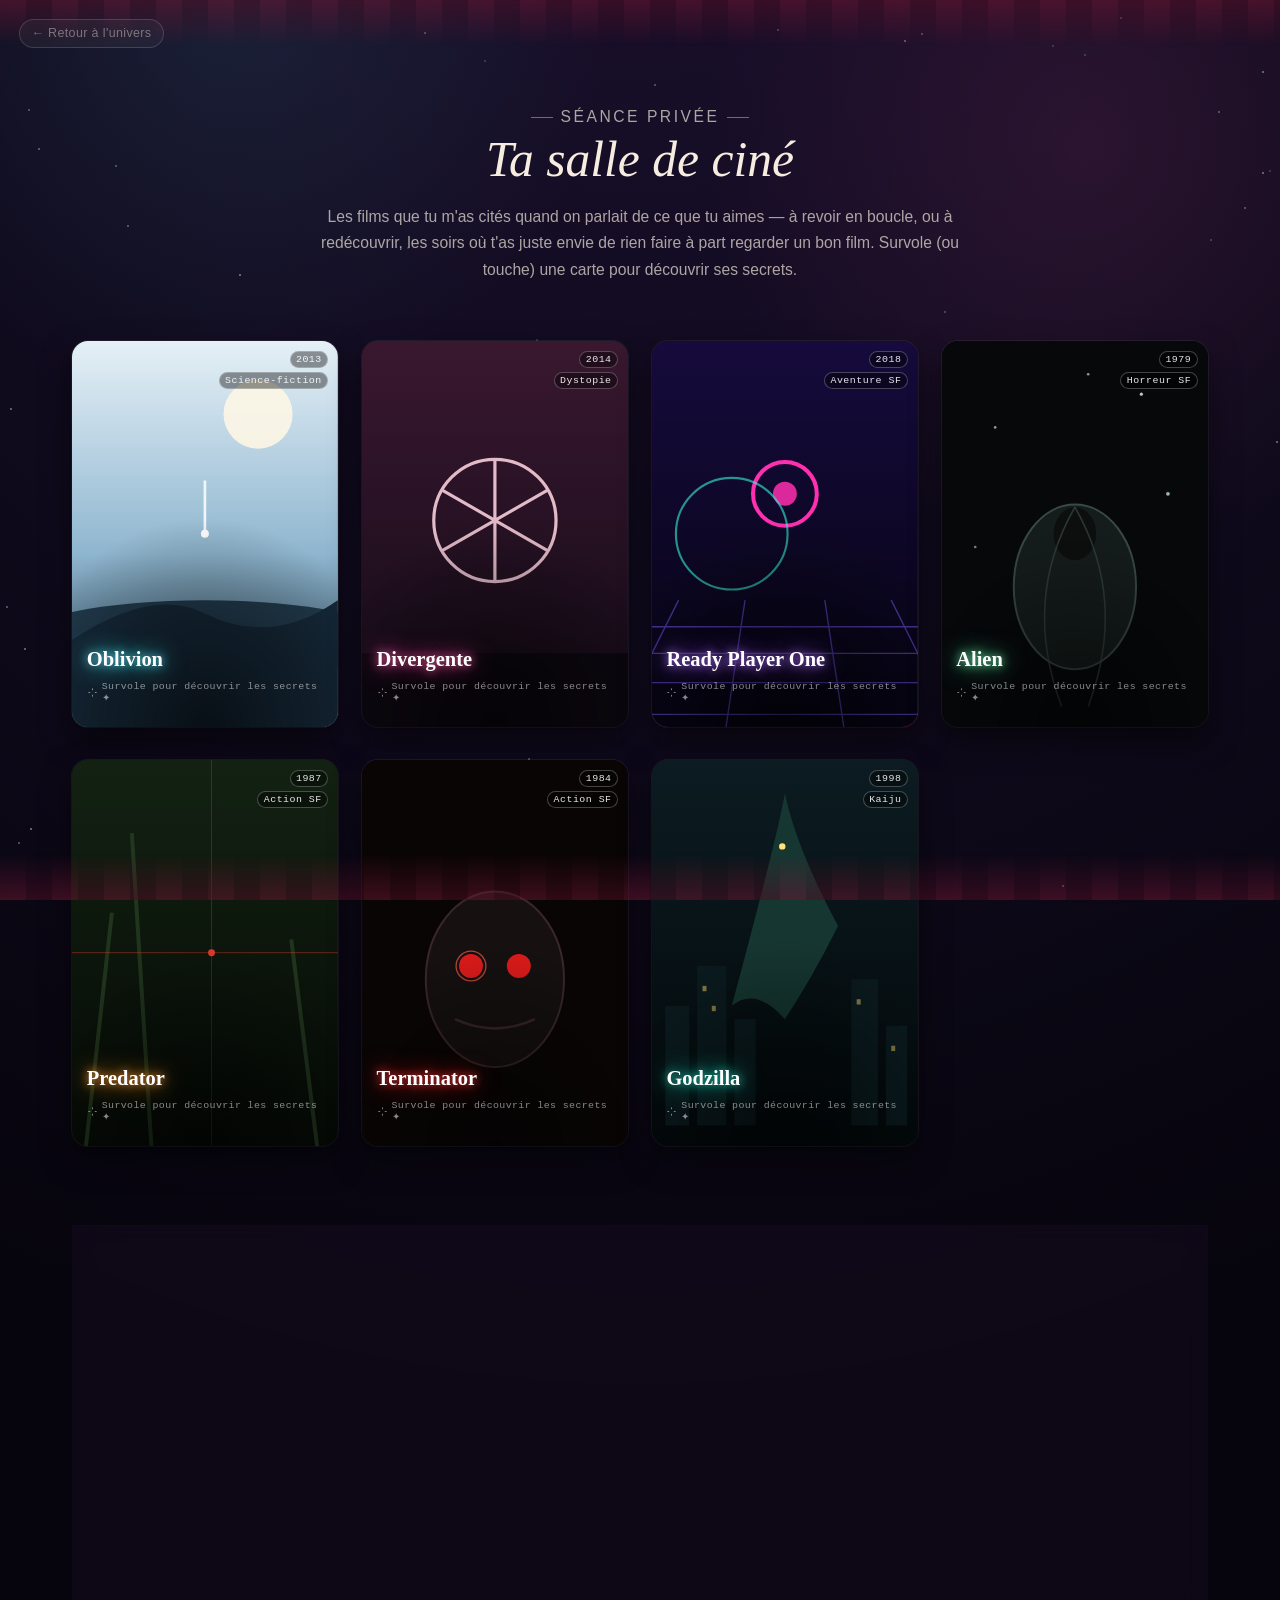
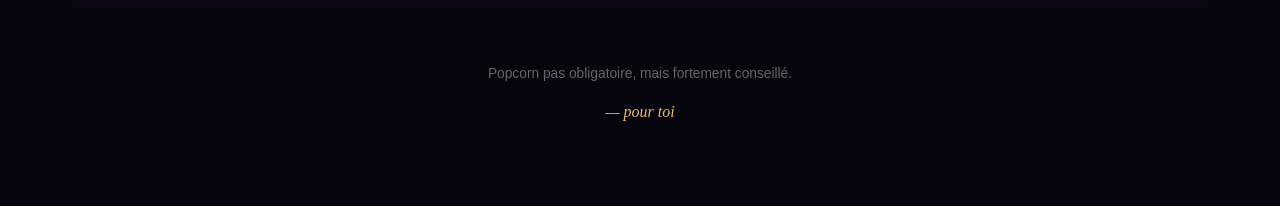
==== cinema.html @ aa4af1f8 "Premier envoi du site" ====
<!DOCTYPE html>
<html lang="fr">
<head>
<meta charset="UTF-8">
<meta name="viewport" content="width=device-width, initial-scale=1">
<meta name="color-scheme" content="dark">
<title>Salle de Ciné · Sarah</title>
<style>
  /* ============================================================
     SALLE DE CINÉ — cartes 3D glassmorphic / néon cosmique.
     Vanilla HTML / CSS / JS, aucune dépendance externe, aucun asset
     copié de nulle part : les "affiches" sont entièrement dessinées
     en CSS/SVG, pour rester 100% originales.
     ============================================================ */

  :root{
    --bg-1: #06040c;
    --bg-2: #0f0a1c;
    --bg-3: #1a0f2c;
    --paper: #f6ede0;
    --paper-dim: rgba(246, 237, 224, 0.68);
    --paper-faint: rgba(246, 237, 224, 0.42);
    --gold: #e8b96a;
    --cyan: #5be9ff;
    --pink: #ff5ca8;

    --ease: cubic-bezier(.4, 0, .2, 1);
    --ease-soft: cubic-bezier(.33, 1, .68, 1);

    --f-serif: Georgia, "Iowan Old Style", "Times New Roman", serif;
    --f-sans: -apple-system, BlinkMacSystemFont, "Segoe UI", Roboto, "Helvetica Neue", Arial, sans-serif;
    --f-mono: "SF Mono", "SFMono-Regular", Consolas, "Liberation Mono", Menlo, monospace;
  }

  *, *::before, *::after{ box-sizing: border-box; }
  html, body{ margin: 0; padding: 0; min-height: 100%; }
  body{
    min-height: 100dvh;
    background:
      radial-gradient(50% 38% at 18% 0%, rgba(91,233,255,0.09), transparent 60%),
      radial-gradient(50% 38% at 85% 8%, rgba(255,92,168,0.10), transparent 60%),
      radial-gradient(120% 90% at 50% -10%, var(--bg-3), var(--bg-2) 55%, var(--bg-1) 100%);
    color: var(--paper);
    font-family: var(--f-sans);
    overflow-x: hidden;
    position: relative;
  }
  a, button{ color: inherit; font-family: inherit; }

  /* ---------- étoiles discrètes en fond ---------- */
  .starfield{ position: fixed; inset: 0; z-index: 0; pointer-events: none; opacity: 0.6; }
  .starfield span{
    position: absolute; width: 2px; height: 2px; border-radius: 50%;
    background: #fff; opacity: var(--o, 0.5);
    animation: twinkle var(--dur, 4s) ease-in-out infinite;
    animation-delay: var(--delay, 0s);
  }
  @keyframes twinkle{ 0%,100%{ opacity: var(--o,0.5); } 50%{ opacity: 0.08; } }

  /* ---------- rideau discret en haut / bas ---------- */
  .curtain{
    position: fixed; left: 0; right: 0; height: 46px; z-index: 5;
    pointer-events: none;
    background: repeating-linear-gradient(90deg, rgba(106,21,48,0.55) 0 26px, rgba(80,14,36,0.55) 26px 52px);
    -webkit-mask-image: linear-gradient(180deg, #000, transparent);
    mask-image: linear-gradient(180deg, #000, transparent);
  }
  .curtain.top{ top: 0; }
  .curtain.bottom{ bottom: 0; transform: scaleY(-1); }

  /* ---------- lien de retour ---------- */
  .back-link{
    position: fixed; top: 1.2rem; left: 1.2rem; z-index: 40;
    display: inline-flex; align-items: center; gap: 0.4em;
    font-family: var(--f-sans); font-size: 0.78rem; letter-spacing: 0.03em;
    text-decoration: none; color: var(--paper-faint);
    padding: 0.5em 0.9em; border-radius: 999px;
    border: 1px solid rgba(246, 237, 224, 0.16);
    background: rgba(246, 237, 224, 0.04);
    backdrop-filter: blur(6px); -webkit-backdrop-filter: blur(6px);
    transition: color 0.3s var(--ease), border-color 0.3s var(--ease), background 0.3s var(--ease);
  }
  .back-link:hover, .back-link:focus-visible{
    color: var(--paper);
    border-color: rgba(246, 237, 224, 0.35);
    background: rgba(246, 237, 224, 0.09);
  }

  main{
    max-width: 1180px;
    margin: 0 auto;
    padding: 6.5rem 1.4rem 5rem;
    position: relative;
    z-index: 2;
  }

  .hero{ text-align: center; max-width: 640px; margin: 0 auto 3.6rem; }
  .eyebrow{
    font-family: var(--f-sans); font-size: 0.74rem; letter-spacing: 0.16em; text-transform: uppercase;
    color: var(--gold); margin: 0 0 0.9rem;
    display: inline-flex; align-items: center; gap: 0.5em;
  }
  .eyebrow::before, .eyebrow::after{ content: ""; width: 22px; height: 1px; background: currentColor; opacity: 0.6; }
  .hero h1{
    font-family: var(--f-serif); font-weight: 400; font-style: italic;
    font-size: clamp(2rem, 5.2vw, 3.1rem); margin: 0 0 1rem; color: var(--paper);
  }
  .hero p{
    font-size: 0.98rem; line-height: 1.7; color: var(--paper-dim); margin: 0;
  }

  /* ================= GRILLE DE CARTES 3D ================= */
  .reel{
    display: grid;
    grid-template-columns: repeat(auto-fill, minmax(230px, 1fr));
    gap: 2.1rem 1.5rem;
  }

  .film-card{
    position: relative;
    opacity: 0; transform: translateY(18px);
    animation: filmIn 0.7s var(--ease-soft) forwards;
  }
  .film-card:nth-child(1){ animation-delay: 0.05s; }
  .film-card:nth-child(2){ animation-delay: 0.11s; }
  .film-card:nth-child(3){ animation-delay: 0.17s; }
  .film-card:nth-child(4){ animation-delay: 0.23s; }
  .film-card:nth-child(5){ animation-delay: 0.29s; }
  .film-card:nth-child(6){ animation-delay: 0.35s; }
  .film-card:nth-child(7){ animation-delay: 0.41s; }
  @keyframes filmIn{ to{ opacity: 1; transform: translateY(0); } }

  /* conteneur de perspective */
  .flip-scene{
    position: relative;
    aspect-ratio: 3 / 4.35;
    perspective: 1200px;
    cursor: pointer;
    -webkit-tap-highlight-color: transparent;
  }
  .flip-card{
    position: relative; width: 100%; height: 100%;
    transform-style: preserve-3d;
    transition: transform 0.75s cubic-bezier(.4,.15,.2,1);
    border-radius: 16px;
  }
  /* survol souris (desktop) + focus clavier + tap (classe posée en JS) */
  .film-card:hover .flip-card,
  .flip-scene:focus-visible .flip-card,
  .flip-scene.is-flipped .flip-card{
    transform: rotateY(180deg);
  }

  .card-face{
    position: absolute; inset: 0;
    backface-visibility: hidden; -webkit-backface-visibility: hidden;
    border-radius: 16px;
    overflow: hidden;
    box-shadow: 0 14px 30px rgba(0,0,0,0.5), 0 0 0 1px rgba(255,255,255,0.07);
    transition: box-shadow 0.4s var(--ease-soft);
  }
  .film-card:hover .card-face, .flip-scene.is-flipped .card-face{
    box-shadow: 0 22px 44px rgba(0,0,0,0.6), 0 0 0 1px rgba(255,255,255,0.12), 0 0 30px var(--glow), 0 0 64px var(--glow);
  }

  /* ---------- face avant ---------- */
  .card-front{
    background: linear-gradient(165deg, var(--p1) 0%, var(--p2) 55%, var(--p3) 100%);
  }
  .card-front svg.poster-art{ position: absolute; inset: 0; width: 100%; height: 100%; }
  .card-front::after{
    /* grain / vignette léger, façon vieille pellicule */
    content: "";
    position: absolute; inset: 0;
    background: radial-gradient(120% 90% at 50% 100%, rgba(0,0,0,0.62), transparent 60%);
    mix-blend-mode: multiply;
    pointer-events: none;
  }
  .card-badge{
    position: absolute; top: 10px; right: 10px; z-index: 2;
    display: flex; flex-direction: column; align-items: flex-end; gap: 4px;
  }
  .card-badge span{
    font-family: var(--f-mono); font-size: 0.62rem; letter-spacing: 0.05em;
    color: rgba(255,255,255,0.9);
    background: rgba(0,0,0,0.4); border: 1px solid rgba(255,255,255,0.25);
    padding: 0.2em 0.55em; border-radius: 999px; backdrop-filter: blur(3px);
    white-space: nowrap;
  }
  .front-info{
    position: absolute; left: 0; right: 0; bottom: 0; z-index: 2;
    padding: 0.9rem 0.9rem 0.8rem;
  }
  .front-title{
    font-family: var(--f-serif); font-size: 1.28rem; margin: 0 0 0.3rem;
    color: #fff;
    text-shadow: 0 0 10px var(--glow), 0 0 26px var(--glow), 0 2px 6px rgba(0,0,0,0.6);
  }
  .front-hint{
    font-family: var(--f-mono); font-size: 0.62rem; letter-spacing: 0.04em;
    color: rgba(255,255,255,0.62);
    display: flex; align-items: center; gap: 0.4em;
    opacity: 0.85;
  }
  .front-hint svg{ width: 11px; height: 11px; flex: none; }

  /* ---------- face arrière : glassmorphic néon ---------- */
  .card-back{
    transform: rotateY(180deg);
    background: linear-gradient(160deg, rgba(28,16,44,0.86) 0%, rgba(14,9,24,0.9) 100%);
    backdrop-filter: blur(14px); -webkit-backdrop-filter: blur(14px);
    border: 1px solid var(--glow);
    padding: 1.05rem 1.05rem 0.9rem;
    display: flex; flex-direction: column; gap: 0.7rem;
    overflow-y: auto; -webkit-overflow-scrolling: touch;
    scrollbar-width: thin; scrollbar-color: var(--glow) transparent;
  }
  .card-back::-webkit-scrollbar{ width: 5px; }
  .card-back::-webkit-scrollbar-track{ background: transparent; }
  .card-back::-webkit-scrollbar-thumb{ background: var(--glow); border-radius: 999px; opacity: 0.6; }
  .back-head{ flex: none; }
  .back-item{ flex: none; }
  .back-head{
    display: flex; align-items: baseline; justify-content: space-between;
    gap: 0.5em;
    padding-bottom: 0.55rem;
    border-bottom: 1px solid rgba(255,255,255,0.12);
  }
  .back-title{
    font-family: var(--f-serif); font-size: 1rem; margin: 0;
    color: var(--paper);
  }
  .back-badge{
    font-family: var(--f-mono); font-size: 0.6rem; letter-spacing: 0.05em;
    color: var(--glow); white-space: nowrap;
  }
  .back-item{ display: flex; flex-direction: column; gap: 0.18rem; }
  .back-item .label{
    font-family: var(--f-mono); font-size: 0.66rem; letter-spacing: 0.03em;
    color: var(--paper);
    display: flex; align-items: center; gap: 0.45em;
  }
  .back-item .label .emoji{ font-size: 0.85rem; filter: drop-shadow(0 0 6px var(--glow)); }
  .back-item p{
    margin: 0; font-size: 0.74rem; line-height: 1.5; color: var(--paper-dim);
  }

  @media (max-width: 560px){
    .back-link{ font-size: 0.72rem; padding: 0.45em 0.8em; }
    main{ padding-top: 5.5rem; }
    .reel{ grid-template-columns: repeat(auto-fill, minmax(155px, 1fr)); gap: 1.6rem 0.9rem; }
    .flip-scene{ aspect-ratio: 3 / 5.4; }
    .card-back{ padding: 0.75rem 0.75rem 0.6rem; gap: 0.4rem; }
    .back-head{ padding-bottom: 0.4rem; }
    .back-title{ font-size: 0.86rem; }
    .back-badge{ font-size: 0.56rem; }
    .back-item{ gap: 0.1rem; }
    .back-item .label{ font-size: 0.6rem; }
    .back-item p{ font-size: 0.66rem; line-height: 1.4; }
    .front-title{ font-size: 1.08rem; }
  }

  @media (max-width: 380px){
    .reel{ grid-template-columns: 1fr 1fr; }
  }

  /* ================= PROCHAINE SÉANCE IRL ================= */
  .irl{
    margin-top: 5rem;
    position: relative;
    text-align: center;
    padding: 2.6rem 1.6rem 2.8rem;
    border-radius: 22px;
    background: linear-gradient(160deg, rgba(91,233,255,0.07) 0%, rgba(255,92,168,0.07) 100%), rgba(20,12,32,0.55);
    border: 1px solid rgba(255,255,255,0.1);
    backdrop-filter: blur(10px); -webkit-backdrop-filter: blur(10px);
    overflow: hidden;
  }
  .irl::before{
    content: "";
    position: absolute; inset: -40% -10% auto -10%; height: 160%;
    background: radial-gradient(closest-side, rgba(168,107,255,0.18), transparent 70%);
    pointer-events: none;
  }
  .irl-eyebrow{
    font-family: var(--f-mono); font-size: 0.68rem; letter-spacing: 0.14em; text-transform: uppercase;
    color: var(--cyan); margin: 0 0 0.7rem; position: relative; z-index: 1;
  }
  .irl h2{
    font-family: var(--f-serif); font-style: italic; font-weight: 400;
    font-size: clamp(1.5rem, 3.6vw, 2.1rem); margin: 0 0 0.8rem; color: var(--paper);
    position: relative; z-index: 1;
  }
  .irl p{
    max-width: 46ch; margin: 0 auto 1.6rem; color: var(--paper-dim);
    font-size: 0.92rem; line-height: 1.7; position: relative; z-index: 1;
  }
  .irl-btn{
    position: relative; z-index: 1;
    font-family: var(--f-sans); font-weight: 700; font-size: 0.92rem;
    color: #0d0716;
    background: linear-gradient(120deg, var(--cyan), var(--pink));
    border: none; border-radius: 999px;
    padding: 0.85em 1.9em;
    cursor: pointer;
    display: inline-flex; align-items: center; gap: 0.55em;
    box-shadow: 0 8px 24px rgba(91,233,255,0.25), 0 8px 24px rgba(255,92,168,0.2);
    transition: transform 0.18s ease, box-shadow 0.18s ease;
  }
  .irl-btn:hover{ transform: translateY(-2px); box-shadow: 0 12px 30px rgba(91,233,255,0.35), 0 12px 30px rgba(255,92,168,0.3); }
  .irl-btn:active{ transform: translateY(0); }
  .irl-note{
    position: relative; z-index: 1;
    margin: 0.9rem 0 0; min-height: 1.4em;
    font-size: 0.8rem; font-style: italic; color: var(--gold);
    opacity: 0; transform: translateY(6px);
    transition: opacity 0.35s ease, transform 0.35s ease;
  }
  .irl-note.is-visible{ opacity: 1; transform: translateY(0); }

  .irl-particles{
    position: absolute; inset: 0; z-index: 0; pointer-events: none; overflow: hidden;
  }
  .irl-particle{
    position: absolute; left: 50%; top: 68%;
    width: 6px; height: 6px; border-radius: 50%;
    background: var(--c, var(--cyan));
    opacity: 0.95;
    animation: particleBurst 0.95s var(--ease-soft) forwards;
  }
  @keyframes particleBurst{
    to{
      transform: translate(var(--dx), var(--dy)) scale(0.3);
      opacity: 0;
    }
  }

  footer.note{
    text-align: center; max-width: 520px; margin: 3.4rem auto 0;
    font-size: 0.86rem; line-height: 1.7; color: var(--paper-faint);
    position: relative; z-index: 2;
  }
  footer.note .signature{
    display: block; margin-top: 0.8rem; font-family: var(--f-serif); font-style: italic; color: var(--gold); font-size: 1rem;
  }

  @media (prefers-reduced-motion: reduce){
    .film-card{ animation-duration: 0.01s !important; }
    .flip-card{ transition-duration: 0.01s !important; }
    .starfield span{ animation: none !important; }
    .irl-particle{ animation-duration: 0.01s !important; }
  }
</style>
</head>
<body>

<div class="starfield" id="starfield" aria-hidden="true"></div>
<div class="curtain top" aria-hidden="true"></div>
<div class="curtain bottom" aria-hidden="true"></div>

<a class="back-link" href="index.html">
  ← Retour à l'univers
</a>

<main>
  <header class="hero">
    <p class="eyebrow">séance privée</p>
    <h1>Ta salle de ciné</h1>
    <p>Les films que tu m'as cités quand on parlait de ce que tu aimes — à revoir en boucle, ou à redécouvrir, les soirs où t'as juste envie de rien faire à part regarder un bon film. Survole (ou touche) une carte pour découvrir ses secrets.</p>
  </header>

  <section class="reel" aria-label="Ses films préférés">

    <!-- Oblivion -->
    <article class="film-card" style="--p1:#0d1b2a; --p2:#2c4a63; --p3:#dce9f0; --glow:#5be9ff;">
      <div class="flip-scene" tabindex="0" role="button" aria-label="Oblivion — appuie pour voir les secrets">
        <div class="flip-card">
          <div class="card-face card-front">
            <div class="card-badge"><span>2013</span><span>Science-fiction</span></div>
            <svg class="poster-art" viewBox="0 0 200 300" preserveAspectRatio="xMidYMid slice" aria-hidden="true">
              <defs>
                <linearGradient id="obSky" x1="0" y1="0" x2="0" y2="1">
                  <stop offset="0%" stop-color="#e8f2f8"/>
                  <stop offset="55%" stop-color="#8fb6cf"/>
                  <stop offset="100%" stop-color="#1b3446"/>
                </linearGradient>
              </defs>
              <rect x="0" y="0" width="200" height="300" fill="url(#obSky)"/>
              <circle cx="140" cy="60" r="26" fill="#fdf7e6" opacity="0.9"/>
              <ellipse cx="100" cy="230" rx="140" ry="30" fill="#213a4c"/>
              <path d="M0 230 Q60 190 100 210 Q150 235 200 200 L200 300 L0 300 Z" fill="#152838"/>
              <circle cx="100" cy="150" r="3" fill="#fff"/>
              <line x1="100" y1="150" x2="100" y2="110" stroke="#fff" stroke-width="2" opacity="0.85"/>
            </svg>
            <div class="front-info">
              <h2 class="front-title">Oblivion</h2>
              <p class="front-hint"><svg viewBox="0 0 24 24" fill="none" stroke="currentColor" stroke-width="2"><path d="M12 3v4M12 17v4M3 12h4M17 12h4"/></svg>Survole pour découvrir les secrets ✦</p>
            </div>
          </div>
          <div class="card-face card-back">
            <div class="back-head"><h3 class="back-title">Oblivion</h3><span class="back-badge">2013</span></div>
            <div class="back-item">
              <p class="label"><span class="emoji">💡</span>Le saviez-vous ?</p>
              <p>Tom Cruise a tenu à piloter lui-même le "Bubble Ship" dans un simulateur de vol construit spécialement pour le tournage.</p>
            </div>
            <div class="back-item">
              <p class="label"><span class="emoji">🔍</span>Le détail caché</p>
              <p>La tour futuriste de Jack emprunte ses lignes épurées à l'architecture organique de Frank Lloyd Wright.</p>
            </div>
            <div class="back-item">
              <p class="label"><span class="emoji">🎧</span>La scène culte</p>
              <p>La bande originale signée M83 transforme chaque vol au-dessus des nuages en générique de fin avant l'heure.</p>
            </div>
          </div>
        </div>
      </div>
    </article>

    <!-- Divergente -->
    <article class="film-card" style="--p1:#241127; --p2:#5a1e3d; --p3:#0f0a17; --glow:#ff5ca8;">
      <div class="flip-scene" tabindex="0" role="button" aria-label="Divergente — appuie pour voir les secrets">
        <div class="flip-card">
          <div class="card-face card-front">
            <div class="card-badge"><span>2014</span><span>Dystopie</span></div>
            <svg class="poster-art" viewBox="0 0 200 300" preserveAspectRatio="xMidYMid slice" aria-hidden="true">
              <defs>
                <linearGradient id="dvBg" x1="0" y1="0" x2="0" y2="1">
                  <stop offset="0%" stop-color="#3a1830"/>
                  <stop offset="100%" stop-color="#120a16"/>
                </linearGradient>
              </defs>
              <rect x="0" y="0" width="200" height="300" fill="url(#dvBg)"/>
              <g transform="translate(100,140)" stroke="#f2c9d6" stroke-width="2.4" fill="none" opacity="0.92">
                <circle r="46"/>
                <path d="M0 -46 L0 46 M-40 -23 L40 23 M-40 23 L40 -23"/>
              </g>
              <rect x="0" y="240" width="200" height="60" fill="#0c0710"/>
            </svg>
            <div class="front-info">
              <h2 class="front-title">Divergente</h2>
              <p class="front-hint"><svg viewBox="0 0 24 24" fill="none" stroke="currentColor" stroke-width="2"><path d="M12 3v4M12 17v4M3 12h4M17 12h4"/></svg>Survole pour découvrir les secrets ✦</p>
            </div>
          </div>
          <div class="card-face card-back">
            <div class="back-head"><h3 class="back-title">Divergente</h3><span class="back-badge">2014</span></div>
            <div class="back-item">
              <p class="label"><span class="emoji">💡</span>Le saviez-vous ?</p>
              <p>Le film adapte le premier tome d'une trilogie écrite par Veronica Roth, publiée alors qu'elle était encore étudiante.</p>
            </div>
            <div class="back-item">
              <p class="label"><span class="emoji">🔍</span>Le détail caché</p>
              <p>Chaque faction (Altruistes, Érudits, Fraternité, Sincérité, Audacieux) a sa propre palette et son symbole minimaliste, visibles dès les premiers costumes.</p>
            </div>
            <div class="back-item">
              <p class="label"><span class="emoji">🎧</span>La scène culte</p>
              <p>Le test d'aptitude de Tris, filmé comme une plongée en apesanteur, pose toute l'ambiguïté du personnage en quelques minutes.</p>
            </div>
          </div>
        </div>
      </div>
    </article>

    <!-- Ready Player One -->
    <article class="film-card" style="--p1:#0a0f2e; --p2:#241a5e; --p3:#ff2fb0; --glow:#a86bff;">
      <div class="flip-scene" tabindex="0" role="button" aria-label="Ready Player One — appuie pour voir les secrets">
        <div class="flip-card">
          <div class="card-face card-front">
            <div class="card-badge"><span>2018</span><span>Aventure SF</span></div>
            <svg class="poster-art" viewBox="0 0 200 300" preserveAspectRatio="xMidYMid slice" aria-hidden="true">
              <defs>
                <linearGradient id="rpoBg" x1="0" y1="0" x2="0" y2="1">
                  <stop offset="0%" stop-color="#160b3d"/>
                  <stop offset="100%" stop-color="#050311"/>
                </linearGradient>
              </defs>
              <rect x="0" y="0" width="200" height="300" fill="url(#rpoBg)"/>
              <g stroke="#7c5cff" stroke-width="1" opacity="0.55">
                <line x1="0" y1="220" x2="200" y2="220"/>
                <line x1="0" y1="240" x2="200" y2="240"/>
                <line x1="0" y1="262" x2="200" y2="262"/>
                <line x1="0" y1="286" x2="200" y2="286"/>
                <line x1="20" y1="200" x2="-30" y2="300"/>
                <line x1="70" y1="200" x2="55" y2="300"/>
                <line x1="130" y1="200" x2="145" y2="300"/>
                <line x1="180" y1="200" x2="230" y2="300"/>
              </g>
              <circle cx="100" cy="120" r="24" fill="none" stroke="#ff2fb0" stroke-width="3"/>
              <circle cx="100" cy="120" r="9" fill="#ff2fb0" opacity="0.85"/>
              <circle cx="60" cy="150" r="42" fill="none" stroke="#37f0d8" stroke-width="1.6" opacity="0.6"/>
            </svg>
            <div class="front-info">
              <h2 class="front-title">Ready Player One</h2>
              <p class="front-hint"><svg viewBox="0 0 24 24" fill="none" stroke="currentColor" stroke-width="2"><path d="M12 3v4M12 17v4M3 12h4M17 12h4"/></svg>Survole pour découvrir les secrets ✦</p>
            </div>
          </div>
          <div class="card-face card-back">
            <div class="back-head"><h3 class="back-title">Ready Player One</h3><span class="back-badge">2018</span></div>
            <div class="back-item">
              <p class="label"><span class="emoji">💡</span>Le saviez-vous ?</p>
              <p>Spielberg a renoncé à certaines références du roman, trop compliquées côté droits d'auteur, pour rester fidèle sans s'y perdre.</p>
            </div>
            <div class="back-item">
              <p class="label"><span class="emoji">🔍</span>Le détail caché</p>
              <p>La course d'ouverture regorge de clins d'œil (Akira, Batmobile, DeLorean...) — un jeu des sept familles pour cinéphiles.</p>
            </div>
            <div class="back-item">
              <p class="label"><span class="emoji">🎧</span>La scène culte</p>
              <p>Le niveau "Shining" reconstitue l'Overlook Hotel plan par plan, en plein hommage jubilatoire à Kubrick.</p>
            </div>
          </div>
        </div>
      </div>
    </article>

    <!-- Alien -->
    <article class="film-card" style="--p1:#05070a; --p2:#111a1a; --p3:#0a0c0a; --glow:#6fffb0;">
      <div class="flip-scene" tabindex="0" role="button" aria-label="Alien — appuie pour voir les secrets">
        <div class="flip-card">
          <div class="card-face card-front">
            <div class="card-badge"><span>1979</span><span>Horreur SF</span></div>
            <svg class="poster-art" viewBox="0 0 200 300" preserveAspectRatio="xMidYMid slice" aria-hidden="true">
              <rect x="0" y="0" width="200" height="300" fill="#06080a"/>
              <circle cx="150" cy="45" r="1.2" fill="#dfe" opacity="0.8"/>
              <circle cx="40" cy="70" r="1" fill="#dfe" opacity="0.6"/>
              <circle cx="170" cy="120" r="1.4" fill="#dfe" opacity="0.7"/>
              <circle cx="25" cy="160" r="1" fill="#dfe" opacity="0.5"/>
              <circle cx="110" cy="30" r="1" fill="#dfe" opacity="0.6"/>
              <ellipse cx="100" cy="190" rx="46" ry="62" fill="#151d1c" stroke="#3a4a45" stroke-width="1.5"/>
              <ellipse cx="100" cy="150" rx="16" ry="20" fill="#0c0f0d"/>
              <path d="M100 130 Q60 200 90 280" stroke="#3a4a45" stroke-width="1.2" fill="none" opacity="0.7"/>
              <path d="M100 130 Q140 200 110 280" stroke="#3a4a45" stroke-width="1.2" fill="none" opacity="0.7"/>
            </svg>
            <div class="front-info">
              <h2 class="front-title">Alien</h2>
              <p class="front-hint"><svg viewBox="0 0 24 24" fill="none" stroke="currentColor" stroke-width="2"><path d="M12 3v4M12 17v4M3 12h4M17 12h4"/></svg>Survole pour découvrir les secrets ✦</p>
            </div>
          </div>
          <div class="card-face card-back">
            <div class="back-head"><h3 class="back-title">Alien</h3><span class="back-badge">1979</span></div>
            <div class="back-item">
              <p class="label"><span class="emoji">💡</span>Le saviez-vous ?</p>
              <p>Les acteurs savaient qu'une créature allait surgir à table, mais pas à quel point la scène serait spectaculaire — leur stupeur à l'écran est en grande partie réelle.</p>
            </div>
            <div class="back-item">
              <p class="label"><span class="emoji">🔍</span>Le détail caché</p>
              <p>Le design du xénomorphe est signé H.R. Giger, qui mêlait déjà formes organiques et mécaniques dans son travail bien avant le film.</p>
            </div>
            <div class="back-item">
              <p class="label"><span class="emoji">🎧</span>La scène culte</p>
              <p>Le silence quasi total avant chaque attaque, sans musique, juste la respiration — ce qui rend le film aussi oppressant aujourd'hui qu'en 1979.</p>
            </div>
          </div>
        </div>
      </div>
    </article>

    <!-- Predator -->
    <article class="film-card" style="--p1:#0a1a0a; --p2:#1e3a1a; --p3:#08120a; --glow:#ff9a3d;">
      <div class="flip-scene" tabindex="0" role="button" aria-label="Predator — appuie pour voir les secrets">
        <div class="flip-card">
          <div class="card-face card-front">
            <div class="card-badge"><span>1987</span><span>Action SF</span></div>
            <svg class="poster-art" viewBox="0 0 200 300" preserveAspectRatio="xMidYMid slice" aria-hidden="true">
              <defs>
                <linearGradient id="prBg" x1="0" y1="0" x2="0" y2="1">
                  <stop offset="0%" stop-color="#132213"/>
                  <stop offset="100%" stop-color="#050a05"/>
                </linearGradient>
              </defs>
              <rect x="0" y="0" width="200" height="300" fill="url(#prBg)"/>
              <g stroke="#2f4a2a" stroke-width="3" opacity="0.6">
                <line x1="10" y1="300" x2="30" y2="120"/>
                <line x1="185" y1="300" x2="165" y2="140"/>
                <line x1="60" y1="300" x2="45" y2="60"/>
              </g>
              <circle cx="105" cy="150" r="2.6" fill="#e23b2b"/>
              <line x1="0" y1="150" x2="200" y2="150" stroke="#e23b2b" stroke-width="0.6" opacity="0.55"/>
              <line x1="105" y1="0" x2="105" y2="300" stroke="#e23b2b" stroke-width="0.6" opacity="0.4"/>
            </svg>
            <div class="front-info">
              <h2 class="front-title">Predator</h2>
              <p class="front-hint"><svg viewBox="0 0 24 24" fill="none" stroke="currentColor" stroke-width="2"><path d="M12 3v4M12 17v4M3 12h4M17 12h4"/></svg>Survole pour découvrir les secrets ✦</p>
            </div>
          </div>
          <div class="card-face card-back">
            <div class="back-head"><h3 class="back-title">Predator</h3><span class="back-badge">1987</span></div>
            <div class="back-item">
              <p class="label"><span class="emoji">💡</span>Le saviez-vous ?</p>
              <p>Jean-Claude Van Damme devait à l'origine incarner le Predator, avant que le costume ne soit entièrement repensé.</p>
            </div>
            <div class="back-item">
              <p class="label"><span class="emoji">🔍</span>Le détail caché</p>
              <p>La vision thermique du Predator a nécessité une technique de post-production inventée pour l'occasion, très en avance sur son époque.</p>
            </div>
            <div class="back-item">
              <p class="label"><span class="emoji">🎧</span>La scène culte</p>
              <p>La poignée de main musclée entre Dutch et Dillon reste l'une des scènes les plus citées (et imitées) du cinéma d'action.</p>
            </div>
          </div>
        </div>
      </div>
    </article>

    <!-- Terminator -->
    <article class="film-card" style="--p1:#120404; --p2:#2a0a0a; --p3:#050202; --glow:#ff3b3b;">
      <div class="flip-scene" tabindex="0" role="button" aria-label="Terminator — appuie pour voir les secrets">
        <div class="flip-card">
          <div class="card-face card-front">
            <div class="card-badge"><span>1984</span><span>Action SF</span></div>
            <svg class="poster-art" viewBox="0 0 200 300" preserveAspectRatio="xMidYMid slice" aria-hidden="true">
              <rect x="0" y="0" width="200" height="300" fill="#0a0505"/>
              <ellipse cx="100" cy="170" rx="52" ry="66" fill="#161010" stroke="#3a2828" stroke-width="1.5"/>
              <circle cx="82" cy="160" r="9" fill="#e21b1b"/>
              <circle cx="118" cy="160" r="9" fill="#e21b1b"/>
              <circle cx="82" cy="160" r="9" fill="none" stroke="#ff5a4a" stroke-width="1" opacity="0.7">
                <animate attributeName="r" values="9;12;9" dur="2.4s" repeatCount="indefinite"/>
              </circle>
              <path d="M70 200 Q100 214 130 200" stroke="#3a2828" stroke-width="2" fill="none"/>
            </svg>
            <div class="front-info">
              <h2 class="front-title">Terminator</h2>
              <p class="front-hint"><svg viewBox="0 0 24 24" fill="none" stroke="currentColor" stroke-width="2"><path d="M12 3v4M12 17v4M3 12h4M17 12h4"/></svg>Survole pour découvrir les secrets ✦</p>
            </div>
          </div>
          <div class="card-face card-back">
            <div class="back-head"><h3 class="back-title">Terminator</h3><span class="back-badge">1984</span></div>
            <div class="back-item">
              <p class="label"><span class="emoji">💡</span>Le saviez-vous ?</p>
              <p>James Cameron aurait écrit le scénario après un rêve fiévreux d'un robot métallique émergeant des flammes.</p>
            </div>
            <div class="back-item">
              <p class="label"><span class="emoji">🔍</span>Le détail caché</p>
              <p>Le petit budget a forcé la plupart des effets à rester pratiques plutôt que numériques — ce qui donne au film sa texture si particulière encore aujourd'hui.</p>
            </div>
            <div class="back-item">
              <p class="label"><span class="emoji">🎧</span>La scène culte</p>
              <p>« I'll be back » — trois mots devenus culte, lâchés presque sans emphase par Schwarzenegger.</p>
            </div>
          </div>
        </div>
      </div>
    </article>

    <!-- Godzilla 1998 -->
    <article class="film-card" style="--p1:#071018; --p2:#0d2a2a; --p3:#04080c; --glow:#2dd4bf;">
      <div class="flip-scene" tabindex="0" role="button" aria-label="Godzilla — appuie pour voir les secrets">
        <div class="flip-card">
          <div class="card-face card-front">
            <div class="card-badge"><span>1998</span><span>Kaiju</span></div>
            <svg class="poster-art" viewBox="0 0 200 300" preserveAspectRatio="xMidYMid slice" aria-hidden="true">
              <defs>
                <linearGradient id="gzBg" x1="0" y1="0" x2="0" y2="1">
                  <stop offset="0%" stop-color="#0c1c22"/>
                  <stop offset="100%" stop-color="#02080a"/>
                </linearGradient>
              </defs>
              <rect x="0" y="0" width="200" height="300" fill="url(#gzBg)"/>
              <g fill="#0a1a1e">
                <rect x="10" y="190" width="18" height="90"/>
                <rect x="34" y="160" width="22" height="120"/>
                <rect x="62" y="200" width="16" height="80"/>
                <rect x="150" y="170" width="20" height="110"/>
                <rect x="176" y="205" width="16" height="75"/>
              </g>
              <g fill="#e8c96a" opacity="0.55">
                <rect x="38" y="175" width="3" height="4"/>
                <rect x="45" y="190" width="3" height="4"/>
                <rect x="154" y="185" width="3" height="4"/>
                <rect x="180" y="220" width="3" height="4"/>
              </g>
              <path d="M60 190 Q95 60 100 30 Q108 70 140 130 Q120 170 100 200 Q78 175 60 190 Z" fill="#173a34" opacity="0.92"/>
              <circle cx="98" cy="70" r="2.4" fill="#ffe27a"/>
            </svg>
            <div class="front-info">
              <h2 class="front-title">Godzilla</h2>
              <p class="front-hint"><svg viewBox="0 0 24 24" fill="none" stroke="currentColor" stroke-width="2"><path d="M12 3v4M12 17v4M3 12h4M17 12h4"/></svg>Survole pour découvrir les secrets ✦</p>
            </div>
          </div>
          <div class="card-face card-back">
            <div class="back-head"><h3 class="back-title">Godzilla</h3><span class="back-badge">1998</span></div>
            <div class="back-item">
              <p class="label"><span class="emoji">💡</span>Le saviez-vous ?</p>
              <p>Cette version imagine un Godzilla plus animal et furtif que le monstre japonais original — un pari qui a partagé les fans.</p>
            </div>
            <div class="back-item">
              <p class="label"><span class="emoji">🔍</span>Le détail caché</p>
              <p>Jean Reno joue un agent secret français dont la mission fait écho aux essais nucléaires — un clin d'œil direct à l'origine du Godzilla original.</p>
            </div>
            <div class="back-item">
              <p class="label"><span class="emoji">🎧</span>La scène culte</p>
              <p>La traque dans les rues de Manhattan sous la pluie reste le grand morceau de bravoure du film, entre Jurassic Park et bataille de kaiju.</p>
            </div>
          </div>
        </div>
      </div>
    </article>

  </section>

  <!-- ================= PROCHAINE SÉANCE IRL ================= -->
  <section class="irl">
    <div class="irl-particles" id="irlParticles" aria-hidden="true"></div>
    <p class="irl-eyebrow">à venir</p>
    <h2>La prochaine séance, en vrai</h2>
    <p>Un jour, un canap', un plaid, et un de ces films — pas à travers un écran chacune de son côté, mais assises l'une à côté de l'autre, pour de vrai.</p>
    <button class="irl-btn" id="irlBtn" type="button">
      <svg viewBox="0 0 24 24" width="16" height="16" fill="none" stroke="currentColor" stroke-width="2.4"><path d="M4 4h16v13H7l-3 3V4z"/></svg>
      Proposer une soirée film
    </button>
    <p class="irl-note" id="irlNote">C'est noté — reste plus qu'à choisir le film 🍿</p>
  </section>

  <footer class="note">
    Popcorn pas obligatoire, mais fortement conseillé.
    <span class="signature">— pour toi</span>
  </footer>
</main>

<script>
(function(){
  "use strict";

  /* ---------- champ d'étoiles discret ---------- */
  var field = document.getElementById('starfield');
  if (field){
    var n = 60;
    var frag = document.createDocumentFragment();
    for (var i=0;i<n;i++){
      var s = document.createElement('span');
      s.style.left = (Math.random()*100) + '%';
      s.style.top = (Math.random()*100) + '%';
      s.style.setProperty('--o', (0.25 + Math.random()*0.55).toFixed(2));
      s.style.setProperty('--dur', (2.5 + Math.random()*4).toFixed(2) + 's');
      s.style.setProperty('--delay', (Math.random()*4).toFixed(2) + 's');
      frag.appendChild(s);
    }
    field.appendChild(frag);
  }

  /* ---------- flip au tap/clic (en plus du survol souris / focus clavier) ---------- */
  var scenes = document.querySelectorAll('.flip-scene');
  scenes.forEach(function(scene){
    scene.addEventListener('click', function(){
      scene.classList.toggle('is-flipped');
    });
    scene.addEventListener('keydown', function(e){
      if (e.key === 'Enter' || e.key === ' '){
        e.preventDefault();
        scene.classList.toggle('is-flipped');
      }
    });
  });

  /* ---------- bouton "Proposer une soirée film" : petite pluie de particules ---------- */
  var irlBtn = document.getElementById('irlBtn');
  var irlParticles = document.getElementById('irlParticles');
  var irlNote = document.getElementById('irlNote');
  var noteTimer = null;
  var colors = ['#5be9ff', '#ff5ca8', '#a86bff', '#e8b96a', '#6fffb0'];

  if (irlBtn){
    irlBtn.addEventListener('click', function(){
      var count = 22;
      for (var i=0;i<count;i++){
        var p = document.createElement('span');
        p.className = 'irl-particle';
        var angle = Math.random() * Math.PI * 2;
        var dist = 60 + Math.random() * 110;
        var dx = Math.cos(angle) * dist;
        var dy = Math.sin(angle) * dist - 40;
        p.style.setProperty('--dx', dx.toFixed(1) + 'px');
        p.style.setProperty('--dy', dy.toFixed(1) + 'px');
        p.style.setProperty('--c', colors[i % colors.length]);
        p.style.animationDelay = (Math.random()*0.15).toFixed(2) + 's';
        irlParticles.appendChild(p);
        (function(el){
          setTimeout(function(){ el.remove(); }, 1300);
        })(p);
      }
      irlNote.classList.add('is-visible');
      clearTimeout(noteTimer);
      noteTimer = setTimeout(function(){ irlNote.classList.remove('is-visible'); }, 4200);
    });
  }
})();
</script>

</body>
</html>
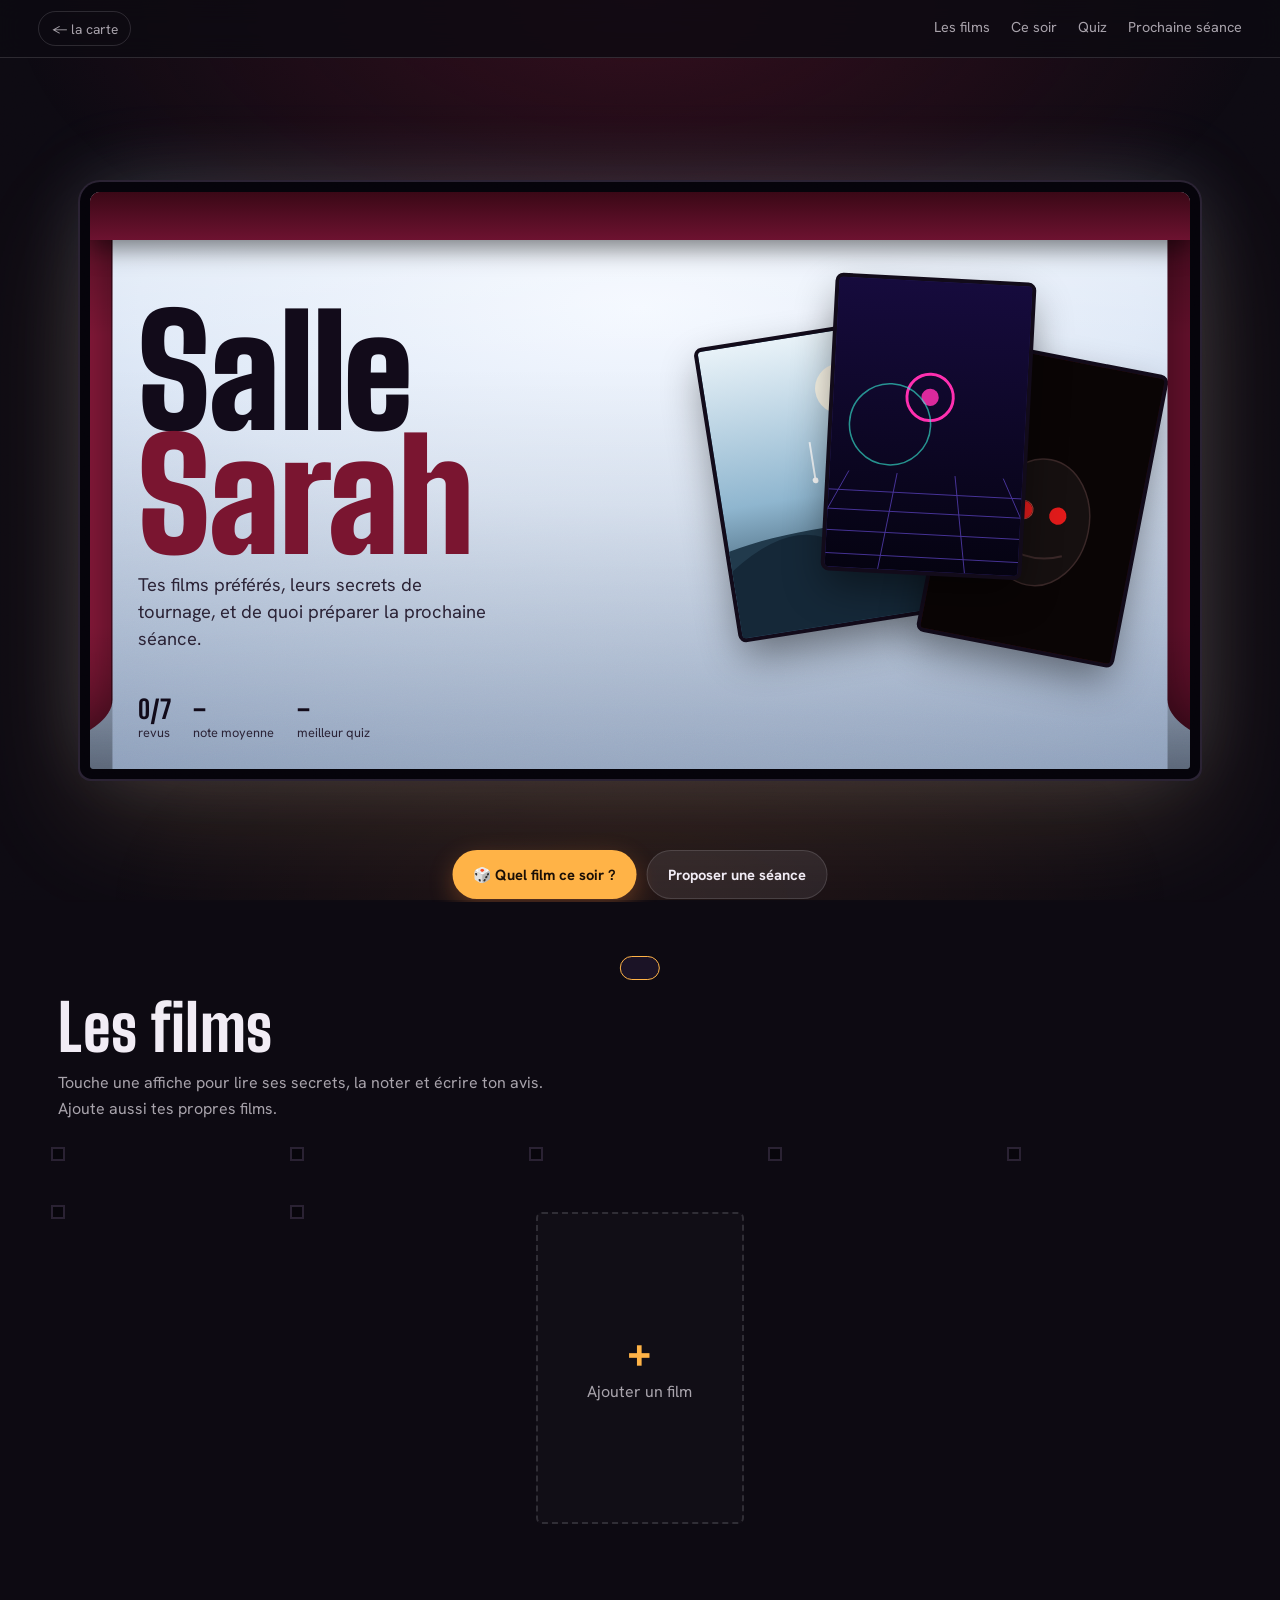
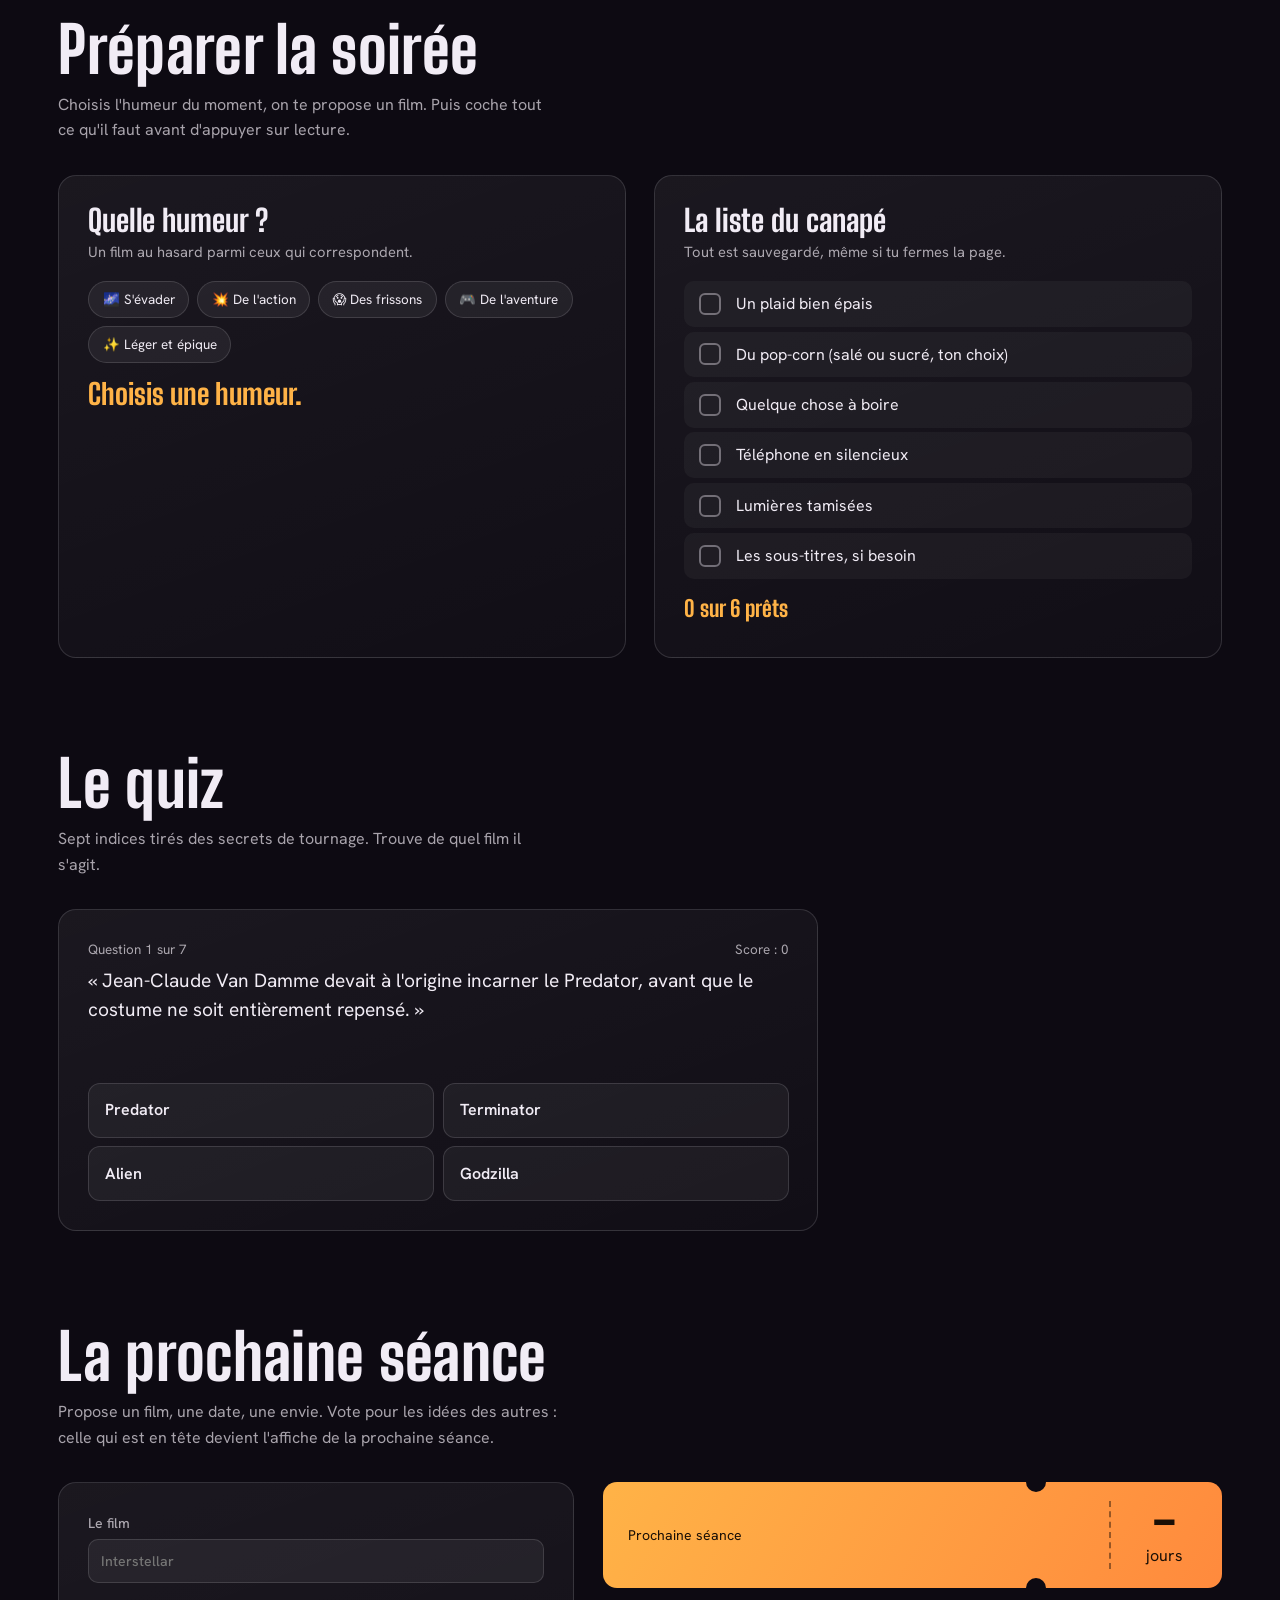
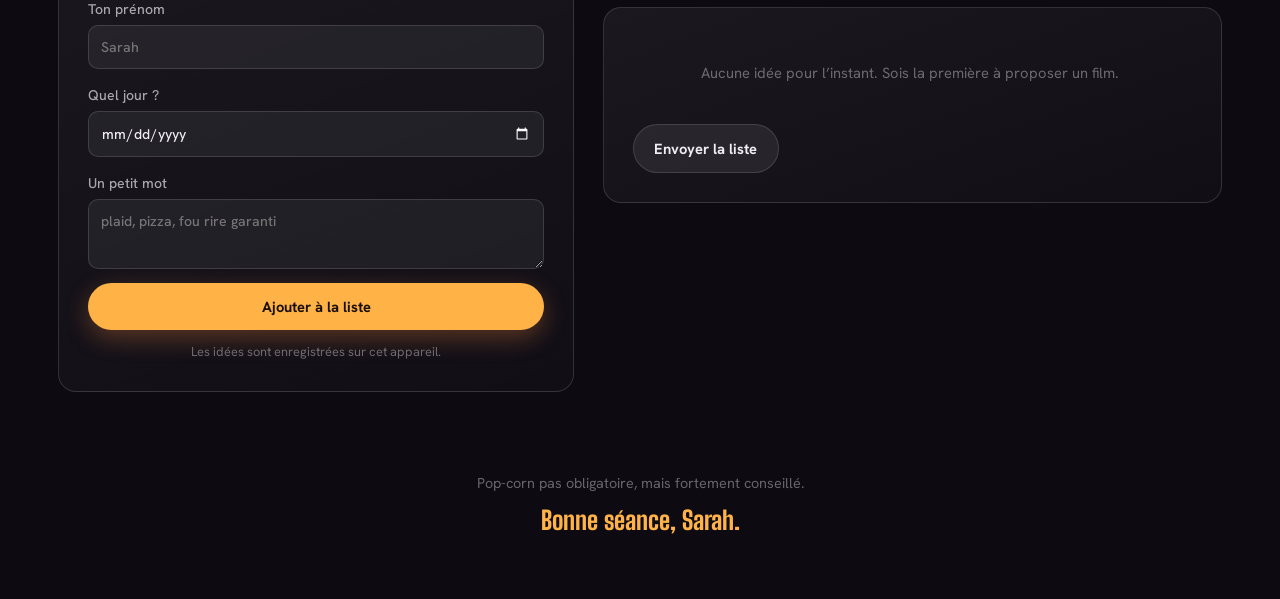
==== commit e15bda1d: "Mise à jour numéro 1" ====
--- a/cinema.html
+++ b/cinema.html
@@ -4,380 +4,203 @@
 <meta charset="UTF-8">
 <meta name="viewport" content="width=device-width, initial-scale=1">
 <meta name="color-scheme" content="dark">
-<title>Salle de Ciné · Sarah</title>
+<title>Salle de ciné · Sarah</title>
+<link rel="preconnect" href="https://fonts.googleapis.com">
+<link href="https://fonts.googleapis.com/css2?family=Big+Shoulders+Display:wght@600;800;900&family=Hanken+Grotesk:wght@400;500;700&display=swap" rel="stylesheet">
 <style>
-  /* ============================================================
-     SALLE DE CINÉ — cartes 3D glassmorphic / néon cosmique.
-     Vanilla HTML / CSS / JS, aucune dépendance externe, aucun asset
-     copié de nulle part : les "affiches" sont entièrement dessinées
-     en CSS/SVG, pour rester 100% originales.
-     ============================================================ */
-
   :root{
-    --bg-1: #06040c;
-    --bg-2: #0f0a1c;
-    --bg-3: #1a0f2c;
-    --paper: #f6ede0;
-    --paper-dim: rgba(246, 237, 224, 0.68);
-    --paper-faint: rgba(246, 237, 224, 0.42);
-    --gold: #e8b96a;
-    --cyan: #5be9ff;
-    --pink: #ff5ca8;
-
-    --ease: cubic-bezier(.4, 0, .2, 1);
-    --ease-soft: cubic-bezier(.33, 1, .68, 1);
-
-    --f-serif: Georgia, "Iowan Old Style", "Times New Roman", serif;
-    --f-sans: -apple-system, BlinkMacSystemFont, "Segoe UI", Roboto, "Helvetica Neue", Arial, sans-serif;
-    --f-mono: "SF Mono", "SFMono-Regular", Consolas, "Liberation Mono", Menlo, monospace;
-  }
-
-  *, *::before, *::after{ box-sizing: border-box; }
-  html, body{ margin: 0; padding: 0; min-height: 100%; }
-  body{
-    min-height: 100dvh;
-    background:
-      radial-gradient(50% 38% at 18% 0%, rgba(91,233,255,0.09), transparent 60%),
-      radial-gradient(50% 38% at 85% 8%, rgba(255,92,168,0.10), transparent 60%),
-      radial-gradient(120% 90% at 50% -10%, var(--bg-3), var(--bg-2) 55%, var(--bg-1) 100%);
-    color: var(--paper);
-    font-family: var(--f-sans);
-    overflow-x: hidden;
-    position: relative;
-  }
-  a, button{ color: inherit; font-family: inherit; }
-
-  /* ---------- étoiles discrètes en fond ---------- */
-  .starfield{ position: fixed; inset: 0; z-index: 0; pointer-events: none; opacity: 0.6; }
-  .starfield span{
-    position: absolute; width: 2px; height: 2px; border-radius: 50%;
-    background: #fff; opacity: var(--o, 0.5);
-    animation: twinkle var(--dur, 4s) ease-in-out infinite;
-    animation-delay: var(--delay, 0s);
-  }
-  @keyframes twinkle{ 0%,100%{ opacity: var(--o,0.5); } 50%{ opacity: 0.08; } }
-
-  /* ---------- rideau discret en haut / bas ---------- */
-  .curtain{
-    position: fixed; left: 0; right: 0; height: 46px; z-index: 5;
-    pointer-events: none;
-    background: repeating-linear-gradient(90deg, rgba(106,21,48,0.55) 0 26px, rgba(80,14,36,0.55) 26px 52px);
-    -webkit-mask-image: linear-gradient(180deg, #000, transparent);
-    mask-image: linear-gradient(180deg, #000, transparent);
-  }
-  .curtain.top{ top: 0; }
-  .curtain.bottom{ bottom: 0; transform: scaleY(-1); }
-
-  /* ---------- lien de retour ---------- */
-  .back-link{
-    position: fixed; top: 1.2rem; left: 1.2rem; z-index: 40;
-    display: inline-flex; align-items: center; gap: 0.4em;
-    font-family: var(--f-sans); font-size: 0.78rem; letter-spacing: 0.03em;
-    text-decoration: none; color: var(--paper-faint);
-    padding: 0.5em 0.9em; border-radius: 999px;
-    border: 1px solid rgba(246, 237, 224, 0.16);
-    background: rgba(246, 237, 224, 0.04);
-    backdrop-filter: blur(6px); -webkit-backdrop-filter: blur(6px);
-    transition: color 0.3s var(--ease), border-color 0.3s var(--ease), background 0.3s var(--ease);
-  }
-  .back-link:hover, .back-link:focus-visible{
-    color: var(--paper);
-    border-color: rgba(246, 237, 224, 0.35);
-    background: rgba(246, 237, 224, 0.09);
-  }
-
-  main{
-    max-width: 1180px;
-    margin: 0 auto;
-    padding: 6.5rem 1.4rem 5rem;
-    position: relative;
-    z-index: 2;
-  }
-
-  .hero{ text-align: center; max-width: 640px; margin: 0 auto 3.6rem; }
-  .eyebrow{
-    font-family: var(--f-sans); font-size: 0.74rem; letter-spacing: 0.16em; text-transform: uppercase;
-    color: var(--gold); margin: 0 0 0.9rem;
-    display: inline-flex; align-items: center; gap: 0.5em;
-  }
-  .eyebrow::before, .eyebrow::after{ content: ""; width: 22px; height: 1px; background: currentColor; opacity: 0.6; }
-  .hero h1{
-    font-family: var(--f-serif); font-weight: 400; font-style: italic;
-    font-size: clamp(2rem, 5.2vw, 3.1rem); margin: 0 0 1rem; color: var(--paper);
-  }
-  .hero p{
-    font-size: 0.98rem; line-height: 1.7; color: var(--paper-dim); margin: 0;
-  }
-
-  /* ================= GRILLE DE CARTES 3D ================= */
-  .reel{
-    display: grid;
-    grid-template-columns: repeat(auto-fill, minmax(230px, 1fr));
-    gap: 2.1rem 1.5rem;
-  }
-
-  .film-card{
-    position: relative;
-    opacity: 0; transform: translateY(18px);
-    animation: filmIn 0.7s var(--ease-soft) forwards;
-  }
-  .film-card:nth-child(1){ animation-delay: 0.05s; }
-  .film-card:nth-child(2){ animation-delay: 0.11s; }
-  .film-card:nth-child(3){ animation-delay: 0.17s; }
-  .film-card:nth-child(4){ animation-delay: 0.23s; }
-  .film-card:nth-child(5){ animation-delay: 0.29s; }
-  .film-card:nth-child(6){ animation-delay: 0.35s; }
-  .film-card:nth-child(7){ animation-delay: 0.41s; }
-  @keyframes filmIn{ to{ opacity: 1; transform: translateY(0); } }
-
-  /* conteneur de perspective */
-  .flip-scene{
-    position: relative;
-    aspect-ratio: 3 / 4.35;
-    perspective: 1200px;
-    cursor: pointer;
-    -webkit-tap-highlight-color: transparent;
-  }
-  .flip-card{
-    position: relative; width: 100%; height: 100%;
-    transform-style: preserve-3d;
-    transition: transform 0.75s cubic-bezier(.4,.15,.2,1);
-    border-radius: 16px;
-  }
-  /* survol souris (desktop) + focus clavier + tap (classe posée en JS) */
-  .film-card:hover .flip-card,
-  .flip-scene:focus-visible .flip-card,
-  .flip-scene.is-flipped .flip-card{
-    transform: rotateY(180deg);
-  }
-
-  .card-face{
-    position: absolute; inset: 0;
-    backface-visibility: hidden; -webkit-backface-visibility: hidden;
-    border-radius: 16px;
-    overflow: hidden;
-    box-shadow: 0 14px 30px rgba(0,0,0,0.5), 0 0 0 1px rgba(255,255,255,0.07);
-    transition: box-shadow 0.4s var(--ease-soft);
-  }
-  .film-card:hover .card-face, .flip-scene.is-flipped .card-face{
-    box-shadow: 0 22px 44px rgba(0,0,0,0.6), 0 0 0 1px rgba(255,255,255,0.12), 0 0 30px var(--glow), 0 0 64px var(--glow);
-  }
-
-  /* ---------- face avant ---------- */
-  .card-front{
-    background: linear-gradient(165deg, var(--p1) 0%, var(--p2) 55%, var(--p3) 100%);
-  }
-  .card-front svg.poster-art{ position: absolute; inset: 0; width: 100%; height: 100%; }
-  .card-front::after{
-    /* grain / vignette léger, façon vieille pellicule */
-    content: "";
-    position: absolute; inset: 0;
-    background: radial-gradient(120% 90% at 50% 100%, rgba(0,0,0,0.62), transparent 60%);
-    mix-blend-mode: multiply;
-    pointer-events: none;
-  }
-  .card-badge{
-    position: absolute; top: 10px; right: 10px; z-index: 2;
-    display: flex; flex-direction: column; align-items: flex-end; gap: 4px;
-  }
-  .card-badge span{
-    font-family: var(--f-mono); font-size: 0.62rem; letter-spacing: 0.05em;
-    color: rgba(255,255,255,0.9);
-    background: rgba(0,0,0,0.4); border: 1px solid rgba(255,255,255,0.25);
-    padding: 0.2em 0.55em; border-radius: 999px; backdrop-filter: blur(3px);
-    white-space: nowrap;
-  }
-  .front-info{
-    position: absolute; left: 0; right: 0; bottom: 0; z-index: 2;
-    padding: 0.9rem 0.9rem 0.8rem;
-  }
-  .front-title{
-    font-family: var(--f-serif); font-size: 1.28rem; margin: 0 0 0.3rem;
-    color: #fff;
-    text-shadow: 0 0 10px var(--glow), 0 0 26px var(--glow), 0 2px 6px rgba(0,0,0,0.6);
-  }
-  .front-hint{
-    font-family: var(--f-mono); font-size: 0.62rem; letter-spacing: 0.04em;
-    color: rgba(255,255,255,0.62);
-    display: flex; align-items: center; gap: 0.4em;
-    opacity: 0.85;
-  }
-  .front-hint svg{ width: 11px; height: 11px; flex: none; }
-
-  /* ---------- face arrière : glassmorphic néon ---------- */
-  .card-back{
-    transform: rotateY(180deg);
-    background: linear-gradient(160deg, rgba(28,16,44,0.86) 0%, rgba(14,9,24,0.9) 100%);
-    backdrop-filter: blur(14px); -webkit-backdrop-filter: blur(14px);
-    border: 1px solid var(--glow);
-    padding: 1.05rem 1.05rem 0.9rem;
-    display: flex; flex-direction: column; gap: 0.7rem;
-    overflow-y: auto; -webkit-overflow-scrolling: touch;
-    scrollbar-width: thin; scrollbar-color: var(--glow) transparent;
-  }
-  .card-back::-webkit-scrollbar{ width: 5px; }
-  .card-back::-webkit-scrollbar-track{ background: transparent; }
-  .card-back::-webkit-scrollbar-thumb{ background: var(--glow); border-radius: 999px; opacity: 0.6; }
-  .back-head{ flex: none; }
-  .back-item{ flex: none; }
-  .back-head{
-    display: flex; align-items: baseline; justify-content: space-between;
-    gap: 0.5em;
-    padding-bottom: 0.55rem;
-    border-bottom: 1px solid rgba(255,255,255,0.12);
-  }
-  .back-title{
-    font-family: var(--f-serif); font-size: 1rem; margin: 0;
-    color: var(--paper);
-  }
-  .back-badge{
-    font-family: var(--f-mono); font-size: 0.6rem; letter-spacing: 0.05em;
-    color: var(--glow); white-space: nowrap;
-  }
-  .back-item{ display: flex; flex-direction: column; gap: 0.18rem; }
-  .back-item .label{
-    font-family: var(--f-mono); font-size: 0.66rem; letter-spacing: 0.03em;
-    color: var(--paper);
-    display: flex; align-items: center; gap: 0.45em;
-  }
-  .back-item .label .emoji{ font-size: 0.85rem; filter: drop-shadow(0 0 6px var(--glow)); }
-  .back-item p{
-    margin: 0; font-size: 0.74rem; line-height: 1.5; color: var(--paper-dim);
-  }
-
-  @media (max-width: 560px){
-    .back-link{ font-size: 0.72rem; padding: 0.45em 0.8em; }
-    main{ padding-top: 5.5rem; }
-    .reel{ grid-template-columns: repeat(auto-fill, minmax(155px, 1fr)); gap: 1.6rem 0.9rem; }
-    .flip-scene{ aspect-ratio: 3 / 5.4; }
-    .card-back{ padding: 0.75rem 0.75rem 0.6rem; gap: 0.4rem; }
-    .back-head{ padding-bottom: 0.4rem; }
-    .back-title{ font-size: 0.86rem; }
-    .back-badge{ font-size: 0.56rem; }
-    .back-item{ gap: 0.1rem; }
-    .back-item .label{ font-size: 0.6rem; }
-    .back-item p{ font-size: 0.66rem; line-height: 1.4; }
-    .front-title{ font-size: 1.08rem; }
-  }
-
-  @media (max-width: 380px){
-    .reel{ grid-template-columns: 1fr 1fr; }
-  }
-
-  /* ================= PROCHAINE SÉANCE IRL ================= */
-  .irl{
-    margin-top: 5rem;
-    position: relative;
-    text-align: center;
-    padding: 2.6rem 1.6rem 2.8rem;
-    border-radius: 22px;
-    background: linear-gradient(160deg, rgba(91,233,255,0.07) 0%, rgba(255,92,168,0.07) 100%), rgba(20,12,32,0.55);
-    border: 1px solid rgba(255,255,255,0.1);
-    backdrop-filter: blur(10px); -webkit-backdrop-filter: blur(10px);
-    overflow: hidden;
-  }
-  .irl::before{
-    content: "";
-    position: absolute; inset: -40% -10% auto -10%; height: 160%;
-    background: radial-gradient(closest-side, rgba(168,107,255,0.18), transparent 70%);
-    pointer-events: none;
-  }
-  .irl-eyebrow{
-    font-family: var(--f-mono); font-size: 0.68rem; letter-spacing: 0.14em; text-transform: uppercase;
-    color: var(--cyan); margin: 0 0 0.7rem; position: relative; z-index: 1;
-  }
-  .irl h2{
-    font-family: var(--f-serif); font-style: italic; font-weight: 400;
-    font-size: clamp(1.5rem, 3.6vw, 2.1rem); margin: 0 0 0.8rem; color: var(--paper);
-    position: relative; z-index: 1;
-  }
-  .irl p{
-    max-width: 46ch; margin: 0 auto 1.6rem; color: var(--paper-dim);
-    font-size: 0.92rem; line-height: 1.7; position: relative; z-index: 1;
-  }
-  .irl-btn{
-    position: relative; z-index: 1;
-    font-family: var(--f-sans); font-weight: 700; font-size: 0.92rem;
-    color: #0d0716;
-    background: linear-gradient(120deg, var(--cyan), var(--pink));
-    border: none; border-radius: 999px;
-    padding: 0.85em 1.9em;
-    cursor: pointer;
-    display: inline-flex; align-items: center; gap: 0.55em;
-    box-shadow: 0 8px 24px rgba(91,233,255,0.25), 0 8px 24px rgba(255,92,168,0.2);
-    transition: transform 0.18s ease, box-shadow 0.18s ease;
-  }
-  .irl-btn:hover{ transform: translateY(-2px); box-shadow: 0 12px 30px rgba(91,233,255,0.35), 0 12px 30px rgba(255,92,168,0.3); }
-  .irl-btn:active{ transform: translateY(0); }
-  .irl-note{
-    position: relative; z-index: 1;
-    margin: 0.9rem 0 0; min-height: 1.4em;
-    font-size: 0.8rem; font-style: italic; color: var(--gold);
-    opacity: 0; transform: translateY(6px);
-    transition: opacity 0.35s ease, transform 0.35s ease;
-  }
-  .irl-note.is-visible{ opacity: 1; transform: translateY(0); }
-
-  .irl-particles{
-    position: absolute; inset: 0; z-index: 0; pointer-events: none; overflow: hidden;
-  }
-  .irl-particle{
-    position: absolute; left: 50%; top: 68%;
-    width: 6px; height: 6px; border-radius: 50%;
-    background: var(--c, var(--cyan));
-    opacity: 0.95;
-    animation: particleBurst 0.95s var(--ease-soft) forwards;
-  }
-  @keyframes particleBurst{
-    to{
-      transform: translate(var(--dx), var(--dy)) scale(0.3);
-      opacity: 0;
-    }
-  }
-
-  footer.note{
-    text-align: center; max-width: 520px; margin: 3.4rem auto 0;
-    font-size: 0.86rem; line-height: 1.7; color: var(--paper-faint);
-    position: relative; z-index: 2;
-  }
-  footer.note .signature{
-    display: block; margin-top: 0.8rem; font-family: var(--f-serif); font-style: italic; color: var(--gold); font-size: 1rem;
-  }
-
-  @media (prefers-reduced-motion: reduce){
-    .film-card{ animation-duration: 0.01s !important; }
-    .flip-card{ transition-duration: 0.01s !important; }
-    .starfield span{ animation: none !important; }
-    .irl-particle{ animation-duration: 0.01s !important; }
-  }
+    --room:#0d0a12; --room2:#171020; --velvet:#7a1530; --velvet2:#4d0c1f; --amber:#ffb347; --amber2:#ff8a3d;
+    --screen:#dfe9f7; --ink:#f1ecf5; --dim:rgba(241,236,245,.68); --faint:rgba(241,236,245,.4); --line:rgba(241,236,245,.14);
+    --f-disp:"Big Shoulders Display","Arial Narrow",Impact,sans-serif; --f-body:"Hanken Grotesk",system-ui,-apple-system,"Segoe UI",sans-serif;
+    --ease:cubic-bezier(.22,.9,.3,1);
+  }
+  *,*::before,*::after{ box-sizing:border-box; }
+  html{ scroll-behavior:smooth; scroll-padding-top:70px; }
+  body{ margin:0; background:var(--room); color:var(--ink); font:400 1rem/1.6 var(--f-body); -webkit-user-select:none; user-select:none; overflow-x:hidden; }
+  body::before{ content:""; position:fixed; inset:0; z-index:0; pointer-events:none; background:
+    radial-gradient(70% 50% at 50% 0%, rgba(122,21,48,.35), transparent 70%),
+    radial-gradient(60% 40% at 50% 100%, rgba(255,138,61,.08), transparent 70%); }
+  body::after{ content:""; position:fixed; inset:0; z-index:1; pointer-events:none; opacity:.07; mix-blend-mode:overlay;
+    background-image:url("data:image/svg+xml;utf8,<svg xmlns='http://www.w3.org/2000/svg' width='160' height='160'><filter id='n'><feTurbulence type='fractalNoise' baseFrequency='.9' numOctaves='2'/></filter><rect width='100%' height='100%' filter='url(%23n)'/></svg>"); }
+  a,button,input,textarea,select{ font:inherit; color:inherit; }
+  button{ cursor:pointer; }
+  :focus-visible{ outline:2px solid var(--amber); outline-offset:3px; border-radius:6px; }
+  main,nav,footer{ position:relative; z-index:2; }
+
+  /* ---------- barre du haut ---------- */
+  nav{ position:sticky; top:0; z-index:30; display:flex; align-items:center; gap:1.2rem; padding:.7rem clamp(1rem,4vw,2.4rem); background:rgba(13,10,18,.82); backdrop-filter:blur(12px); border-bottom:1px solid var(--line); }
+  nav .back{ text-decoration:none; font-size:.86rem; color:var(--dim); padding:.4em .9em; border:1px solid var(--line); border-radius:999px; white-space:nowrap; }
+  nav .back:hover{ color:var(--ink); border-color:var(--faint); }
+  nav .links{ display:flex; gap:1.3rem; margin-left:auto; overflow-x:auto; scrollbar-width:none; }
+  nav .links a{ text-decoration:none; font-size:.9rem; color:var(--dim); white-space:nowrap; padding:.3em 0; border-bottom:2px solid transparent; }
+  nav .links a:hover{ color:var(--ink); border-bottom-color:var(--amber); }
+
+  /* ---------- l'écran d'ouverture : les rideaux s'écartent ---------- */
+  .hero{ position:relative; min-height:calc(100svh - 56px); display:grid; place-items:center; padding:clamp(1.2rem,4vw,3rem) clamp(1rem,4vw,2.4rem) 3rem; overflow:hidden; }
+  .screen{ position:relative; width:min(1100px,100%); aspect-ratio:16/8.4; border-radius:10px 10px 4px 4px;
+    background:radial-gradient(120% 90% at 50% 20%, #f4f8ff 0%, var(--screen) 38%, #9fb4d4 100%);
+    box-shadow:0 0 0 10px #05030a, 0 0 0 12px #2a2233, 0 40px 120px rgba(255,200,130,.18), 0 -10px 80px rgba(190,215,255,.18);
+    color:#150f1c; display:grid; place-items:center; text-align:left; overflow:hidden; }
+  .screen::after{ content:""; position:absolute; inset:0; background:linear-gradient(180deg, rgba(255,255,255,.35), transparent 30%, rgba(0,0,0,.12)); pointer-events:none; }
+  .screen-in{ position:relative; z-index:2; width:100%; padding:clamp(1rem,4vw,3rem); display:grid; gap:.5rem; }
+  .screen h1{ margin:0; font:900 clamp(3rem,13vw,9.5rem)/.82 var(--f-disp); letter-spacing:-.01em; color:#120b1a; }
+  .screen h1 span{ display:block; color:var(--velvet); }
+  .screen p.sub{ margin:.4rem 0 0; font-size:clamp(.95rem,1.8vw,1.15rem); max-width:36ch; color:#2b2336; line-height:1.45; }
+  .collage{ position:absolute; z-index:2; right:clamp(1rem,4vw,3.2rem); top:50%; transform:translateY(-52%); width:min(40%,420px); aspect-ratio:1.1; pointer-events:none; }
+  .collage i{ position:absolute; width:46%; aspect-ratio:2/3; border-radius:4px; overflow:hidden; box-shadow:0 0 0 4px #120b1a, 0 18px 40px rgba(0,0,0,.45); background:var(--p2); }
+  .collage i svg{ width:100%; height:100%; display:block; }
+  .collage i:nth-child(1){ left:0; top:14%; transform:rotate(-9deg); } .collage i:nth-child(2){ left:27%; top:0; transform:rotate(3deg); z-index:2; } .collage i:nth-child(3){ right:0; top:20%; transform:rotate(11deg); }
+  .tonight{ position:absolute; right:clamp(.8rem,3vw,2rem); bottom:clamp(.8rem,3vw,1.6rem); z-index:3; text-align:right; font-size:.85rem; color:#2b2336; }
+  .tonight b{ display:block; font:800 clamp(1.1rem,2.6vw,1.8rem)/1 var(--f-disp); color:var(--velvet2); letter-spacing:.02em; }
+  .curtain{ position:absolute; top:0; bottom:0; width:51%; z-index:5; background:repeating-linear-gradient(90deg,#6d1230 0 28px,#8e1a3d 28px 56px,#5a0d26 56px 84px); box-shadow:inset 0 0 60px rgba(0,0,0,.55); transition:transform 1.9s var(--ease) .35s; }
+  .curtain.l{ left:0; border-radius:0 0 40% 0/0 0 12% 0; } .curtain.r{ right:0; border-radius:0 0 0 40%/0 0 0 12%; }
+  .curtain::after{ content:""; position:absolute; inset:0; background:linear-gradient(180deg,rgba(0,0,0,.4),transparent 25%,transparent 75%,rgba(0,0,0,.35)); }
+  body.open .curtain.l{ transform:translateX(-96%); } body.open .curtain.r{ transform:translateX(96%); }
+  .pelmet{ position:absolute; left:0; right:0; top:0; height:clamp(26px,5vw,48px); z-index:6; background:linear-gradient(180deg,#3a0816,#6d1230); box-shadow:0 8px 24px rgba(0,0,0,.5); }
+  .stats{ position:absolute; z-index:3; left:clamp(1rem,4vw,3rem); bottom:clamp(.8rem,3vw,1.6rem); display:flex; gap:1.4rem; font-size:.8rem; color:#2b2336; }
+  .stats b{ display:block; font:800 1.6rem/1 var(--f-disp); color:#120b1a; }
+  .hero-actions{ position:absolute; z-index:4; left:50%; transform:translateX(-50%); bottom:.2rem; display:flex; gap:.6rem; flex-wrap:wrap; justify-content:center; }
+  .btn{ border:0; border-radius:999px; padding:.8em 1.4em; font-weight:700; font-size:.92rem; background:var(--amber); color:#1a0f06; box-shadow:0 8px 24px rgba(255,138,61,.3); transition:transform .2s var(--ease), box-shadow .2s; text-decoration:none; display:inline-block; }
+  .btn:hover{ transform:translateY(-2px); box-shadow:0 12px 30px rgba(255,138,61,.45); }
+  .btn.ghost{ background:rgba(241,236,245,.08); color:var(--ink); box-shadow:none; border:1px solid var(--line); }
+  .btn.ghost:hover{ background:rgba(241,236,245,.16); }
+
+  /* ---------- sections ---------- */
+  section.s{ padding:clamp(3.5rem,8vw,6rem) clamp(1rem,4vw,2.4rem) 0; max-width:1240px; margin:0 auto; }
+  section.s > h2{ margin:0; font:800 clamp(2.2rem,6vw,4rem)/.95 var(--f-disp); letter-spacing:.005em; }
+  section.s > .lead{ margin:.7rem 0 2rem; color:var(--dim); max-width:56ch; }
+
+  /* ---------- mur d'affiches en caissons lumineux ---------- */
+  .wall{ display:grid; grid-template-columns:repeat(auto-fill,minmax(200px,1fr)); gap:clamp(1.2rem,2.4vw,2rem); }
+  .poster{ position:relative; border:0; background:none; padding:0; text-align:left; display:flex; flex-direction:column; gap:.55rem; transition:transform .35s var(--ease); }
+  .poster:hover,.poster:focus-visible{ transform:translateY(-8px); }
+  .frame{ position:relative; display:block; aspect-ratio:2/3; border-radius:4px; overflow:hidden; background:linear-gradient(165deg,var(--p1),var(--p2) 55%,var(--p3));
+    box-shadow:0 0 0 5px #08060c, 0 0 0 7px #2a2233, 0 22px 40px rgba(0,0,0,.6), 0 0 0 0 var(--glow); transition:box-shadow .35s; }
+  .poster:hover .frame,.poster:focus-visible .frame{ box-shadow:0 0 0 5px #08060c, 0 0 0 7px var(--glow), 0 26px 50px rgba(0,0,0,.7), 0 0 50px -6px var(--glow); }
+  .frame .art{ position:absolute; inset:0; width:100%; height:100%; }
+  .frame::after{ content:""; position:absolute; inset:0; background:radial-gradient(120% 90% at 50% 100%, rgba(0,0,0,.7), transparent 55%); pointer-events:none; }
+  .pname{ position:absolute; left:0; right:0; bottom:0; z-index:2; padding:.9rem .8rem .8rem; font:800 1.55rem/.95 var(--f-disp); color:#fff; text-shadow:0 2px 10px rgba(0,0,0,.6); }
+  .pname small{ display:block; margin-top:.3rem; font:500 .72rem var(--f-body); color:rgba(255,255,255,.7); letter-spacing:.01em; }
+  .seenflag{ position:absolute; z-index:3; top:10px; left:-34px; width:120px; text-align:center; transform:rotate(-38deg); background:var(--amber); color:#1a0f06; font:800 .72rem var(--f-body); padding:.15em 0; display:none; }
+  .poster.seen .seenflag{ display:block; }
+  .poster .stars{ font-size:.9rem; letter-spacing:.12em; color:var(--amber); min-height:1.3em; padding-left:2px; }
+  .poster.mine .frame{ background:linear-gradient(165deg,var(--p1),var(--p2) 60%,var(--p3)); }
+  .poster.pick .frame{ box-shadow:0 0 0 5px #08060c, 0 0 0 7px #fff, 0 0 70px var(--glow); }
+  .poster.spot .frame{ box-shadow:0 0 0 5px #08060c, 0 0 0 7px var(--amber), 0 0 60px var(--amber); }
+  .addcard{ border:2px dashed var(--line); border-radius:6px; aspect-ratio:2/3; display:grid; place-items:center; text-align:center; padding:1rem; color:var(--dim); background:rgba(255,255,255,.02); transition:all .25s; }
+  .addcard:hover{ border-color:var(--amber); color:var(--ink); background:rgba(255,179,71,.06); }
+  .addcard span{ display:block; font:800 3rem/1 var(--f-disp); color:var(--amber); }
+
+  /* ---------- fiche film ---------- */
+  dialog{ border:0; padding:0; background:transparent; color:var(--ink); max-width:min(900px,94vw); width:100%; max-height:92vh; overflow:visible; }
+  dialog::backdrop{ background:rgba(5,3,8,.82); backdrop-filter:blur(8px); }
+  .sheet{ display:grid; grid-template-columns:minmax(0,.8fr) minmax(0,1.4fr); gap:1.6rem; background:linear-gradient(160deg,#1b1326,#110c18); border:1px solid var(--line); border-radius:18px; padding:clamp(1rem,3vw,1.8rem); max-height:90vh; overflow:auto; box-shadow:0 40px 120px rgba(0,0,0,.7), 0 0 80px -20px var(--glow,#fff); }
+  .sheet .frame{ max-width:300px; margin:auto; width:100%; }
+  .sheet h3{ margin:0; font:900 clamp(2rem,5vw,3.2rem)/.9 var(--f-disp); }
+  .sheet .meta{ color:var(--dim); font-size:.9rem; margin:.4rem 0 1rem; }
+  .secret{ padding:.75rem 0; border-top:1px solid var(--line); }
+  .secret b{ display:block; font-size:.88rem; color:var(--amber); margin-bottom:.15rem; }
+  .secret p{ margin:0; font-size:.94rem; color:var(--dim); line-height:1.55; }
+  .rate{ display:flex; align-items:center; gap:.8rem; flex-wrap:wrap; margin:1rem 0 .6rem; }
+  .corn{ display:inline-flex; gap:2px; } .corn button{ border:0; background:none; font-size:1.5rem; filter:grayscale(1) opacity(.3); transition:transform .15s, filter .15s; padding:0 2px; }
+  .corn button.on{ filter:none; } .corn button:hover{ transform:scale(1.25) rotate(-6deg); }
+  .chip{ border:1px solid var(--line); background:rgba(255,255,255,.06); border-radius:999px; padding:.5em 1em; font-size:.84rem; }
+  .chip:hover{ background:rgba(255,255,255,.14); } .chip.on{ background:var(--amber); color:#1a0f06; border-color:var(--amber); font-weight:700; }
+  textarea,input[type=text],input[type=date],select,#p-title,#p-who{ -webkit-user-select:text; user-select:text; width:100%; background:rgba(255,255,255,.06); border:1px solid var(--line); border-radius:10px; padding:.7em .85em; color:var(--ink); }
+  textarea{ resize:vertical; min-height:70px; }
+  .x{ position:absolute; top:-14px; right:-6px; width:40px; height:40px; border-radius:50%; border:2px solid var(--line); background:#1b1326; font-size:1.1rem; z-index:3; }
+  .x:hover{ background:var(--amber); color:#1a0f06; }
+
+  /* ---------- cartes / panneaux ---------- */
+  .row2{ display:grid; grid-template-columns:repeat(2,minmax(0,1fr)); gap:clamp(1rem,2.4vw,1.8rem); }
+  .panel{ background:linear-gradient(160deg,rgba(255,255,255,.06),rgba(255,255,255,.02)); border:1px solid var(--line); border-radius:18px; padding:clamp(1.1rem,3vw,1.8rem); }
+  .panel h3{ margin:0 0 .3rem; font:800 1.9rem/1 var(--f-disp); }
+  .panel .hint{ color:var(--dim); font-size:.92rem; margin:0 0 1.1rem; }
+  .moods{ display:flex; flex-wrap:wrap; gap:.5rem; margin-bottom:1rem; }
+  .result{ min-height:3.2em; font:800 1.8rem/1.05 var(--f-disp); color:var(--amber); }
+  .check{ list-style:none; margin:0; padding:0; display:grid; gap:.3rem; }
+  .check label{ display:flex; align-items:center; gap:.7rem; padding:.55rem .7rem; border-radius:10px; cursor:pointer; background:rgba(255,255,255,.04); }
+  .check label:hover{ background:rgba(255,255,255,.09); }
+  .check input{ appearance:none; width:22px; height:22px; border:2px solid var(--faint); border-radius:6px; display:grid; place-items:center; flex:none; }
+  .check input:checked{ background:var(--amber); border-color:var(--amber); } .check input:checked::after{ content:"✓"; color:#1a0f06; font-weight:800; font-size:.9rem; }
+  .check input:checked + span{ text-decoration:line-through; color:var(--faint); }
+  .ready{ margin-top:1rem; font:800 1.4rem var(--f-disp); color:var(--amber); min-height:1.5em; }
+  .qclue{ font-size:1.2rem; line-height:1.5; min-height:5.2em; margin:.4rem 0 1rem; }
+  .qmeta{ display:flex; justify-content:space-between; font-size:.84rem; color:var(--dim); }
+  .qopts{ display:grid; grid-template-columns:1fr 1fr; gap:.55rem; }
+  .qopts button{ padding:.85em 1em; border-radius:12px; border:1px solid var(--line); background:rgba(255,255,255,.05); font-weight:600; text-align:left; transition:background .2s; }
+  .qopts button:hover:not(:disabled){ background:rgba(255,255,255,.14); } .qopts .good{ background:#1f7a4d; border-color:#6fffb0; } .qopts .bad{ background:#8a2438; border-color:#ff8da2; }
+  .qend b{ display:block; font:900 4rem/1 var(--f-disp); color:var(--amber); }
+
+  /* ---------- prochaine séance ---------- */
+  .next{ display:grid; grid-template-columns:minmax(0,1fr) minmax(0,1.2fr); gap:clamp(1rem,2.4vw,1.8rem); align-items:start; }
+  .field{ display:grid; gap:.3rem; margin-bottom:.9rem; font-size:.88rem; color:var(--dim); font-weight:500; }
+  .afficheTicket{ position:relative; margin-bottom:1.2rem; padding:1.2rem 1.4rem 1.2rem 1.6rem; border-radius:14px; background:linear-gradient(120deg,var(--amber),var(--amber2)); color:#1a0f06; display:grid; grid-template-columns:1fr auto; gap:.6rem; align-items:center; overflow:hidden; }
+  .afficheTicket::before,.afficheTicket::after{ content:""; position:absolute; left:calc(70% - 10px); width:20px; height:20px; background:var(--room); border-radius:50%; }
+  .afficheTicket::before{ top:-10px; } .afficheTicket::after{ bottom:-10px; }
+  .afficheTicket h4{ margin:0; font:900 clamp(1.5rem,3.4vw,2.3rem)/.95 var(--f-disp); } .afficheTicket p{ margin:.2rem 0 0; font-size:.88rem; }
+  .afficheTicket .cd{ text-align:center; border-left:2px dashed rgba(26,15,6,.45); padding-left:1.1rem; min-width:90px; } .afficheTicket .cd b{ display:block; font:900 2.6rem/1 var(--f-disp); }
+  .list{ display:flex; flex-direction:column; gap:.6rem; max-height:min(58vh,480px); overflow:auto; padding-right:.3rem; }
+  .prop{ display:grid; grid-template-columns:1fr auto; gap:.2rem .8rem; padding:.9rem 1rem; border-radius:14px; background:rgba(255,255,255,.05); border:1px solid var(--line); }
+  .prop.top{ border-color:var(--amber); box-shadow:0 0 30px -8px var(--amber); }
+  .prop h4{ margin:0; font:800 1.35rem/1 var(--f-disp); } .prop .m{ font-size:.8rem; color:var(--faint); } .prop p{ grid-column:1/-1; margin:.3rem 0 0; font-size:.88rem; color:var(--dim); }
+  .vote{ align-self:center; border:1px solid var(--line); background:rgba(255,255,255,.06); border-radius:999px; padding:.5em .95em; font-weight:700; } .vote.on{ background:var(--amber); color:#1a0f06; border-color:var(--amber); }
+  .del{ grid-column:1/-1; justify-self:end; border:0; background:none; color:var(--faint); font-size:.76rem; text-decoration:underline; }
+  .empty{ text-align:center; color:var(--faint); padding:1.5rem .5rem; font-size:.92rem; }
+  .status{ min-height:1.3em; margin-top:.7rem; font-size:.8rem; color:var(--faint); text-align:center; }
+  footer{ text-align:center; padding:5rem 1rem 4rem; color:var(--faint); font-size:.9rem; }
+  footer b{ display:block; margin-top:.6rem; font:800 1.6rem var(--f-disp); color:var(--amber); }
+  .toast{ position:fixed; left:50%; bottom:20px; transform:translate(-50%,100px); z-index:80; background:#1b1326; border:1px solid var(--amber); color:var(--ink); padding:.7em 1.2em; border-radius:12px; transition:transform .4s var(--ease); max-width:92vw; text-align:center; }
+  .toast.show{ transform:translate(-50%,0); }
+  .cf{ position:fixed; z-index:90; width:8px; height:12px; pointer-events:none; animation:cf 1.3s ease-out forwards; }
+  @keyframes cf{ to{ transform:translate(var(--dx),var(--dy)) rotate(540deg); opacity:0; } }
+
+  @media (max-width:820px){
+    .row2,.next{ grid-template-columns:1fr; }
+    .sheet{ grid-template-columns:1fr; } .sheet .frame{ max-width:190px; }
+    .screen{ aspect-ratio:auto; min-height:62svh; } .screen-in{ padding-bottom:5.5rem; }
+    .collage{ display:none; }
+    .stats{ left:1rem; } .tonight{ display:none; }
+    .qopts{ grid-template-columns:1fr; }
+    nav .links a{ font-size:.82rem; }
+  }
+  @media (prefers-reduced-motion:reduce){ html{ scroll-behavior:auto; } .curtain{ transition:none; } .poster,.btn{ transition:none; } .cf{ animation-duration:.01s; } }
 </style>
 </head>
 <body>
 
-<div class="starfield" id="starfield" aria-hidden="true"></div>
-<div class="curtain top" aria-hidden="true"></div>
-<div class="curtain bottom" aria-hidden="true"></div>
-
-<a class="back-link" href="index.html">
-  ← Retour à l'univers
-</a>
+<nav>
+  <a class="back" href="index.html#map">← la carte</a>
+  <div class="links"><a href="#films">Les films</a><a href="#soiree">Ce soir</a><a href="#quiz">Quiz</a><a href="#prochaine">Prochaine séance</a></div>
+</nav>
+
+<header class="hero">
+  <div class="screen">
+    <div class="pelmet"></div>
+    <div class="curtain l"></div><div class="curtain r"></div>
+    <div class="collage" id="collage" aria-hidden="true"></div>
+    <div class="screen-in">
+      <h1>Salle<span>Sarah</span></h1>
+      <p class="sub">Tes films préférés, leurs secrets de tournage, et de quoi préparer la prochaine séance.</p>
+    </div>
+    <div class="stats" aria-label="Tes statistiques">
+      <div><b id="st-seen">0</b>revus</div><div><b id="st-avg">–</b>note moyenne</div><div><b id="st-quiz">–</b>meilleur quiz</div>
+    </div>
+    <div class="tonight" id="tonight" hidden>À l'affiche ce soir<b id="tonight-t"></b></div>
+  </div>
+  <div class="hero-actions">
+    <button class="btn" id="roulette" type="button">🎲 Quel film ce soir ?</button>
+    <a class="btn ghost" href="#prochaine">Proposer une séance</a>
+  </div>
+</header>
 
 <main>
-  <header class="hero">
-    <p class="eyebrow">séance privée</p>
-    <h1>Ta salle de ciné</h1>
-    <p>Les films que tu m'as cités quand on parlait de ce que tu aimes — à revoir en boucle, ou à redécouvrir, les soirs où t'as juste envie de rien faire à part regarder un bon film. Survole (ou touche) une carte pour découvrir ses secrets.</p>
-  </header>
-
-  <section class="reel" aria-label="Ses films préférés">
-
-    <!-- Oblivion -->
-    <article class="film-card" style="--p1:#0d1b2a; --p2:#2c4a63; --p3:#dce9f0; --glow:#5be9ff;">
-      <div class="flip-scene" tabindex="0" role="button" aria-label="Oblivion — appuie pour voir les secrets">
-        <div class="flip-card">
-          <div class="card-face card-front">
-            <div class="card-badge"><span>2013</span><span>Science-fiction</span></div>
-            <svg class="poster-art" viewBox="0 0 200 300" preserveAspectRatio="xMidYMid slice" aria-hidden="true">
+  <section class="s" id="films">
+    <h2>Les films</h2>
+    <p class="lead">Touche une affiche pour lire ses secrets, la noter et écrire ton avis. Ajoute aussi tes propres films.</p>
+    <div class="wall" id="wall">
+<button class="poster" type="button" data-film="Oblivion" style="--glow:#5be9ff;--p1:#0d1b2a;--p2:#2c4a63;--p3:#dce9f0" aria-label="Oblivion, ouvrir la fiche">
+  <span class="frame"><svg class="art" viewBox="0 0 200 300" preserveAspectRatio="xMidYMid slice" aria-hidden="true">
               <defs>
                 <linearGradient id="obSky" x1="0" y1="0" x2="0" y2="1">
                   <stop offset="0%" stop-color="#e8f2f8"/>
@@ -391,38 +214,11 @@
               <path d="M0 230 Q60 190 100 210 Q150 235 200 200 L200 300 L0 300 Z" fill="#152838"/>
               <circle cx="100" cy="150" r="3" fill="#fff"/>
               <line x1="100" y1="150" x2="100" y2="110" stroke="#fff" stroke-width="2" opacity="0.85"/>
-            </svg>
-            <div class="front-info">
-              <h2 class="front-title">Oblivion</h2>
-              <p class="front-hint"><svg viewBox="0 0 24 24" fill="none" stroke="currentColor" stroke-width="2"><path d="M12 3v4M12 17v4M3 12h4M17 12h4"/></svg>Survole pour découvrir les secrets ✦</p>
-            </div>
-          </div>
-          <div class="card-face card-back">
-            <div class="back-head"><h3 class="back-title">Oblivion</h3><span class="back-badge">2013</span></div>
-            <div class="back-item">
-              <p class="label"><span class="emoji">💡</span>Le saviez-vous ?</p>
-              <p>Tom Cruise a tenu à piloter lui-même le "Bubble Ship" dans un simulateur de vol construit spécialement pour le tournage.</p>
-            </div>
-            <div class="back-item">
-              <p class="label"><span class="emoji">🔍</span>Le détail caché</p>
-              <p>La tour futuriste de Jack emprunte ses lignes épurées à l'architecture organique de Frank Lloyd Wright.</p>
-            </div>
-            <div class="back-item">
-              <p class="label"><span class="emoji">🎧</span>La scène culte</p>
-              <p>La bande originale signée M83 transforme chaque vol au-dessus des nuages en générique de fin avant l'heure.</p>
-            </div>
-          </div>
-        </div>
-      </div>
-    </article>
-
-    <!-- Divergente -->
-    <article class="film-card" style="--p1:#241127; --p2:#5a1e3d; --p3:#0f0a17; --glow:#ff5ca8;">
-      <div class="flip-scene" tabindex="0" role="button" aria-label="Divergente — appuie pour voir les secrets">
-        <div class="flip-card">
-          <div class="card-face card-front">
-            <div class="card-badge"><span>2014</span><span>Dystopie</span></div>
-            <svg class="poster-art" viewBox="0 0 200 300" preserveAspectRatio="xMidYMid slice" aria-hidden="true">
+            </svg><span class="seenflag">revu</span><span class="pname">Oblivion<small>2013 · Science-fiction</small></span></span>
+  <span class="stars" aria-hidden="true"></span>
+</button>
+<button class="poster" type="button" data-film="Divergente" style="--glow:#ff5ca8;--p1:#241127;--p2:#5a1e3d;--p3:#0f0a17" aria-label="Divergente, ouvrir la fiche">
+  <span class="frame"><svg class="art" viewBox="0 0 200 300" preserveAspectRatio="xMidYMid slice" aria-hidden="true">
               <defs>
                 <linearGradient id="dvBg" x1="0" y1="0" x2="0" y2="1">
                   <stop offset="0%" stop-color="#3a1830"/>
@@ -435,38 +231,11 @@
                 <path d="M0 -46 L0 46 M-40 -23 L40 23 M-40 23 L40 -23"/>
               </g>
               <rect x="0" y="240" width="200" height="60" fill="#0c0710"/>
-            </svg>
-            <div class="front-info">
-              <h2 class="front-title">Divergente</h2>
-              <p class="front-hint"><svg viewBox="0 0 24 24" fill="none" stroke="currentColor" stroke-width="2"><path d="M12 3v4M12 17v4M3 12h4M17 12h4"/></svg>Survole pour découvrir les secrets ✦</p>
-            </div>
-          </div>
-          <div class="card-face card-back">
-            <div class="back-head"><h3 class="back-title">Divergente</h3><span class="back-badge">2014</span></div>
-            <div class="back-item">
-              <p class="label"><span class="emoji">💡</span>Le saviez-vous ?</p>
-              <p>Le film adapte le premier tome d'une trilogie écrite par Veronica Roth, publiée alors qu'elle était encore étudiante.</p>
-            </div>
-            <div class="back-item">
-              <p class="label"><span class="emoji">🔍</span>Le détail caché</p>
-              <p>Chaque faction (Altruistes, Érudits, Fraternité, Sincérité, Audacieux) a sa propre palette et son symbole minimaliste, visibles dès les premiers costumes.</p>
-            </div>
-            <div class="back-item">
-              <p class="label"><span class="emoji">🎧</span>La scène culte</p>
-              <p>Le test d'aptitude de Tris, filmé comme une plongée en apesanteur, pose toute l'ambiguïté du personnage en quelques minutes.</p>
-            </div>
-          </div>
-        </div>
-      </div>
-    </article>
-
-    <!-- Ready Player One -->
-    <article class="film-card" style="--p1:#0a0f2e; --p2:#241a5e; --p3:#ff2fb0; --glow:#a86bff;">
-      <div class="flip-scene" tabindex="0" role="button" aria-label="Ready Player One — appuie pour voir les secrets">
-        <div class="flip-card">
-          <div class="card-face card-front">
-            <div class="card-badge"><span>2018</span><span>Aventure SF</span></div>
-            <svg class="poster-art" viewBox="0 0 200 300" preserveAspectRatio="xMidYMid slice" aria-hidden="true">
+            </svg><span class="seenflag">revu</span><span class="pname">Divergente<small>2014 · Dystopie</small></span></span>
+  <span class="stars" aria-hidden="true"></span>
+</button>
+<button class="poster" type="button" data-film="Ready Player One" style="--glow:#a86bff;--p1:#0a0f2e;--p2:#241a5e;--p3:#ff2fb0" aria-label="Ready Player One, ouvrir la fiche">
+  <span class="frame"><svg class="art" viewBox="0 0 200 300" preserveAspectRatio="xMidYMid slice" aria-hidden="true">
               <defs>
                 <linearGradient id="rpoBg" x1="0" y1="0" x2="0" y2="1">
                   <stop offset="0%" stop-color="#160b3d"/>
@@ -487,38 +256,11 @@
               <circle cx="100" cy="120" r="24" fill="none" stroke="#ff2fb0" stroke-width="3"/>
               <circle cx="100" cy="120" r="9" fill="#ff2fb0" opacity="0.85"/>
               <circle cx="60" cy="150" r="42" fill="none" stroke="#37f0d8" stroke-width="1.6" opacity="0.6"/>
-            </svg>
-            <div class="front-info">
-              <h2 class="front-title">Ready Player One</h2>
-              <p class="front-hint"><svg viewBox="0 0 24 24" fill="none" stroke="currentColor" stroke-width="2"><path d="M12 3v4M12 17v4M3 12h4M17 12h4"/></svg>Survole pour découvrir les secrets ✦</p>
-            </div>
-          </div>
-          <div class="card-face card-back">
-            <div class="back-head"><h3 class="back-title">Ready Player One</h3><span class="back-badge">2018</span></div>
-            <div class="back-item">
-              <p class="label"><span class="emoji">💡</span>Le saviez-vous ?</p>
-              <p>Spielberg a renoncé à certaines références du roman, trop compliquées côté droits d'auteur, pour rester fidèle sans s'y perdre.</p>
-            </div>
-            <div class="back-item">
-              <p class="label"><span class="emoji">🔍</span>Le détail caché</p>
-              <p>La course d'ouverture regorge de clins d'œil (Akira, Batmobile, DeLorean...) — un jeu des sept familles pour cinéphiles.</p>
-            </div>
-            <div class="back-item">
-              <p class="label"><span class="emoji">🎧</span>La scène culte</p>
-              <p>Le niveau "Shining" reconstitue l'Overlook Hotel plan par plan, en plein hommage jubilatoire à Kubrick.</p>
-            </div>
-          </div>
-        </div>
-      </div>
-    </article>
-
-    <!-- Alien -->
-    <article class="film-card" style="--p1:#05070a; --p2:#111a1a; --p3:#0a0c0a; --glow:#6fffb0;">
-      <div class="flip-scene" tabindex="0" role="button" aria-label="Alien — appuie pour voir les secrets">
-        <div class="flip-card">
-          <div class="card-face card-front">
-            <div class="card-badge"><span>1979</span><span>Horreur SF</span></div>
-            <svg class="poster-art" viewBox="0 0 200 300" preserveAspectRatio="xMidYMid slice" aria-hidden="true">
+            </svg><span class="seenflag">revu</span><span class="pname">Ready Player One<small>2018 · Aventure SF</small></span></span>
+  <span class="stars" aria-hidden="true"></span>
+</button>
+<button class="poster" type="button" data-film="Alien" style="--glow:#6fffb0;--p1:#05070a;--p2:#111a1a;--p3:#0a0c0a" aria-label="Alien, ouvrir la fiche">
+  <span class="frame"><svg class="art" viewBox="0 0 200 300" preserveAspectRatio="xMidYMid slice" aria-hidden="true">
               <rect x="0" y="0" width="200" height="300" fill="#06080a"/>
               <circle cx="150" cy="45" r="1.2" fill="#dfe" opacity="0.8"/>
               <circle cx="40" cy="70" r="1" fill="#dfe" opacity="0.6"/>
@@ -529,38 +271,11 @@
               <ellipse cx="100" cy="150" rx="16" ry="20" fill="#0c0f0d"/>
               <path d="M100 130 Q60 200 90 280" stroke="#3a4a45" stroke-width="1.2" fill="none" opacity="0.7"/>
               <path d="M100 130 Q140 200 110 280" stroke="#3a4a45" stroke-width="1.2" fill="none" opacity="0.7"/>
-            </svg>
-            <div class="front-info">
-              <h2 class="front-title">Alien</h2>
-              <p class="front-hint"><svg viewBox="0 0 24 24" fill="none" stroke="currentColor" stroke-width="2"><path d="M12 3v4M12 17v4M3 12h4M17 12h4"/></svg>Survole pour découvrir les secrets ✦</p>
-            </div>
-          </div>
-          <div class="card-face card-back">
-            <div class="back-head"><h3 class="back-title">Alien</h3><span class="back-badge">1979</span></div>
-            <div class="back-item">
-              <p class="label"><span class="emoji">💡</span>Le saviez-vous ?</p>
-              <p>Les acteurs savaient qu'une créature allait surgir à table, mais pas à quel point la scène serait spectaculaire — leur stupeur à l'écran est en grande partie réelle.</p>
-            </div>
-            <div class="back-item">
-              <p class="label"><span class="emoji">🔍</span>Le détail caché</p>
-              <p>Le design du xénomorphe est signé H.R. Giger, qui mêlait déjà formes organiques et mécaniques dans son travail bien avant le film.</p>
-            </div>
-            <div class="back-item">
-              <p class="label"><span class="emoji">🎧</span>La scène culte</p>
-              <p>Le silence quasi total avant chaque attaque, sans musique, juste la respiration — ce qui rend le film aussi oppressant aujourd'hui qu'en 1979.</p>
-            </div>
-          </div>
-        </div>
-      </div>
-    </article>
-
-    <!-- Predator -->
-    <article class="film-card" style="--p1:#0a1a0a; --p2:#1e3a1a; --p3:#08120a; --glow:#ff9a3d;">
-      <div class="flip-scene" tabindex="0" role="button" aria-label="Predator — appuie pour voir les secrets">
-        <div class="flip-card">
-          <div class="card-face card-front">
-            <div class="card-badge"><span>1987</span><span>Action SF</span></div>
-            <svg class="poster-art" viewBox="0 0 200 300" preserveAspectRatio="xMidYMid slice" aria-hidden="true">
+            </svg><span class="seenflag">revu</span><span class="pname">Alien<small>1979 · Horreur SF</small></span></span>
+  <span class="stars" aria-hidden="true"></span>
+</button>
+<button class="poster" type="button" data-film="Predator" style="--glow:#ff9a3d;--p1:#0a1a0a;--p2:#1e3a1a;--p3:#08120a" aria-label="Predator, ouvrir la fiche">
+  <span class="frame"><svg class="art" viewBox="0 0 200 300" preserveAspectRatio="xMidYMid slice" aria-hidden="true">
               <defs>
                 <linearGradient id="prBg" x1="0" y1="0" x2="0" y2="1">
                   <stop offset="0%" stop-color="#132213"/>
@@ -576,38 +291,11 @@
               <circle cx="105" cy="150" r="2.6" fill="#e23b2b"/>
               <line x1="0" y1="150" x2="200" y2="150" stroke="#e23b2b" stroke-width="0.6" opacity="0.55"/>
               <line x1="105" y1="0" x2="105" y2="300" stroke="#e23b2b" stroke-width="0.6" opacity="0.4"/>
-            </svg>
-            <div class="front-info">
-              <h2 class="front-title">Predator</h2>
-              <p class="front-hint"><svg viewBox="0 0 24 24" fill="none" stroke="currentColor" stroke-width="2"><path d="M12 3v4M12 17v4M3 12h4M17 12h4"/></svg>Survole pour découvrir les secrets ✦</p>
-            </div>
-          </div>
-          <div class="card-face card-back">
-            <div class="back-head"><h3 class="back-title">Predator</h3><span class="back-badge">1987</span></div>
-            <div class="back-item">
-              <p class="label"><span class="emoji">💡</span>Le saviez-vous ?</p>
-              <p>Jean-Claude Van Damme devait à l'origine incarner le Predator, avant que le costume ne soit entièrement repensé.</p>
-            </div>
-            <div class="back-item">
-              <p class="label"><span class="emoji">🔍</span>Le détail caché</p>
-              <p>La vision thermique du Predator a nécessité une technique de post-production inventée pour l'occasion, très en avance sur son époque.</p>
-            </div>
-            <div class="back-item">
-              <p class="label"><span class="emoji">🎧</span>La scène culte</p>
-              <p>La poignée de main musclée entre Dutch et Dillon reste l'une des scènes les plus citées (et imitées) du cinéma d'action.</p>
-            </div>
-          </div>
-        </div>
-      </div>
-    </article>
-
-    <!-- Terminator -->
-    <article class="film-card" style="--p1:#120404; --p2:#2a0a0a; --p3:#050202; --glow:#ff3b3b;">
-      <div class="flip-scene" tabindex="0" role="button" aria-label="Terminator — appuie pour voir les secrets">
-        <div class="flip-card">
-          <div class="card-face card-front">
-            <div class="card-badge"><span>1984</span><span>Action SF</span></div>
-            <svg class="poster-art" viewBox="0 0 200 300" preserveAspectRatio="xMidYMid slice" aria-hidden="true">
+            </svg><span class="seenflag">revu</span><span class="pname">Predator<small>1987 · Action SF</small></span></span>
+  <span class="stars" aria-hidden="true"></span>
+</button>
+<button class="poster" type="button" data-film="Terminator" style="--glow:#ff3b3b;--p1:#120404;--p2:#2a0a0a;--p3:#050202" aria-label="Terminator, ouvrir la fiche">
+  <span class="frame"><svg class="art" viewBox="0 0 200 300" preserveAspectRatio="xMidYMid slice" aria-hidden="true">
               <rect x="0" y="0" width="200" height="300" fill="#0a0505"/>
               <ellipse cx="100" cy="170" rx="52" ry="66" fill="#161010" stroke="#3a2828" stroke-width="1.5"/>
               <circle cx="82" cy="160" r="9" fill="#e21b1b"/>
@@ -616,38 +304,11 @@
                 <animate attributeName="r" values="9;12;9" dur="2.4s" repeatCount="indefinite"/>
               </circle>
               <path d="M70 200 Q100 214 130 200" stroke="#3a2828" stroke-width="2" fill="none"/>
-            </svg>
-            <div class="front-info">
-              <h2 class="front-title">Terminator</h2>
-              <p class="front-hint"><svg viewBox="0 0 24 24" fill="none" stroke="currentColor" stroke-width="2"><path d="M12 3v4M12 17v4M3 12h4M17 12h4"/></svg>Survole pour découvrir les secrets ✦</p>
-            </div>
-          </div>
-          <div class="card-face card-back">
-            <div class="back-head"><h3 class="back-title">Terminator</h3><span class="back-badge">1984</span></div>
-            <div class="back-item">
-              <p class="label"><span class="emoji">💡</span>Le saviez-vous ?</p>
-              <p>James Cameron aurait écrit le scénario après un rêve fiévreux d'un robot métallique émergeant des flammes.</p>
-            </div>
-            <div class="back-item">
-              <p class="label"><span class="emoji">🔍</span>Le détail caché</p>
-              <p>Le petit budget a forcé la plupart des effets à rester pratiques plutôt que numériques — ce qui donne au film sa texture si particulière encore aujourd'hui.</p>
-            </div>
-            <div class="back-item">
-              <p class="label"><span class="emoji">🎧</span>La scène culte</p>
-              <p>« I'll be back » — trois mots devenus culte, lâchés presque sans emphase par Schwarzenegger.</p>
-            </div>
-          </div>
-        </div>
-      </div>
-    </article>
-
-    <!-- Godzilla 1998 -->
-    <article class="film-card" style="--p1:#071018; --p2:#0d2a2a; --p3:#04080c; --glow:#2dd4bf;">
-      <div class="flip-scene" tabindex="0" role="button" aria-label="Godzilla — appuie pour voir les secrets">
-        <div class="flip-card">
-          <div class="card-face card-front">
-            <div class="card-badge"><span>1998</span><span>Kaiju</span></div>
-            <svg class="poster-art" viewBox="0 0 200 300" preserveAspectRatio="xMidYMid slice" aria-hidden="true">
+            </svg><span class="seenflag">revu</span><span class="pname">Terminator<small>1984 · Action SF</small></span></span>
+  <span class="stars" aria-hidden="true"></span>
+</button>
+<button class="poster" type="button" data-film="Godzilla" style="--glow:#2dd4bf;--p1:#071018;--p2:#0d2a2a;--p3:#04080c" aria-label="Godzilla, ouvrir la fiche">
+  <span class="frame"><svg class="art" viewBox="0 0 200 300" preserveAspectRatio="xMidYMid slice" aria-hidden="true">
               <defs>
                 <linearGradient id="gzBg" x1="0" y1="0" x2="0" y2="1">
                   <stop offset="0%" stop-color="#0c1c22"/>
@@ -670,120 +331,243 @@
               </g>
               <path d="M60 190 Q95 60 100 30 Q108 70 140 130 Q120 170 100 200 Q78 175 60 190 Z" fill="#173a34" opacity="0.92"/>
               <circle cx="98" cy="70" r="2.4" fill="#ffe27a"/>
-            </svg>
-            <div class="front-info">
-              <h2 class="front-title">Godzilla</h2>
-              <p class="front-hint"><svg viewBox="0 0 24 24" fill="none" stroke="currentColor" stroke-width="2"><path d="M12 3v4M12 17v4M3 12h4M17 12h4"/></svg>Survole pour découvrir les secrets ✦</p>
-            </div>
-          </div>
-          <div class="card-face card-back">
-            <div class="back-head"><h3 class="back-title">Godzilla</h3><span class="back-badge">1998</span></div>
-            <div class="back-item">
-              <p class="label"><span class="emoji">💡</span>Le saviez-vous ?</p>
-              <p>Cette version imagine un Godzilla plus animal et furtif que le monstre japonais original — un pari qui a partagé les fans.</p>
-            </div>
-            <div class="back-item">
-              <p class="label"><span class="emoji">🔍</span>Le détail caché</p>
-              <p>Jean Reno joue un agent secret français dont la mission fait écho aux essais nucléaires — un clin d'œil direct à l'origine du Godzilla original.</p>
-            </div>
-            <div class="back-item">
-              <p class="label"><span class="emoji">🎧</span>La scène culte</p>
-              <p>La traque dans les rues de Manhattan sous la pluie reste le grand morceau de bravoure du film, entre Jurassic Park et bataille de kaiju.</p>
-            </div>
-          </div>
+            </svg><span class="seenflag">revu</span><span class="pname">Godzilla<small>1998 · Kaiju</small></span></span>
+  <span class="stars" aria-hidden="true"></span>
+</button>
+    </div>
+  </section>
+
+  <section class="s" id="soiree">
+    <h2>Préparer la soirée</h2>
+    <p class="lead">Choisis l'humeur du moment, on te propose un film. Puis coche tout ce qu'il faut avant d'appuyer sur lecture.</p>
+    <div class="row2">
+      <div class="panel">
+        <h3>Quelle humeur ?</h3>
+        <p class="hint">Un film au hasard parmi ceux qui correspondent.</p>
+        <div class="moods" id="moods">
+          <button class="chip" data-m="evasion" type="button">🌌 S'évader</button>
+          <button class="chip" data-m="action" type="button">💥 De l'action</button>
+          <button class="chip" data-m="frissons" type="button">😱 Des frissons</button>
+          <button class="chip" data-m="aventure" type="button">🎮 De l'aventure</button>
+          <button class="chip" data-m="ado" type="button">✨ Léger et épique</button>
         </div>
+        <div class="result" id="mood-result">Choisis une humeur.</div>
       </div>
-    </article>
-
+      <div class="panel">
+        <h3>La liste du canapé</h3>
+        <p class="hint">Tout est sauvegardé, même si tu fermes la page.</p>
+        <ul class="check" id="check"></ul>
+        <div class="ready" id="ready"></div>
+      </div>
+    </div>
   </section>
 
-  <!-- ================= PROCHAINE SÉANCE IRL ================= -->
-  <section class="irl">
-    <div class="irl-particles" id="irlParticles" aria-hidden="true"></div>
-    <p class="irl-eyebrow">à venir</p>
-    <h2>La prochaine séance, en vrai</h2>
-    <p>Un jour, un canap', un plaid, et un de ces films — pas à travers un écran chacune de son côté, mais assises l'une à côté de l'autre, pour de vrai.</p>
-    <button class="irl-btn" id="irlBtn" type="button">
-      <svg viewBox="0 0 24 24" width="16" height="16" fill="none" stroke="currentColor" stroke-width="2.4"><path d="M4 4h16v13H7l-3 3V4z"/></svg>
-      Proposer une soirée film
-    </button>
-    <p class="irl-note" id="irlNote">C'est noté — reste plus qu'à choisir le film 🍿</p>
+  <section class="s" id="quiz">
+    <h2>Le quiz</h2>
+    <p class="lead">Sept indices tirés des secrets de tournage. Trouve de quel film il s'agit.</p>
+    <div class="panel" style="max-width:760px" id="quizbox"></div>
   </section>
 
-  <footer class="note">
-    Popcorn pas obligatoire, mais fortement conseillé.
-    <span class="signature">— pour toi</span>
-  </footer>
+  <section class="s" id="prochaine">
+    <h2>La prochaine séance</h2>
+    <p class="lead">Propose un film, une date, une envie. Vote pour les idées des autres : celle qui est en tête devient l'affiche de la prochaine séance.</p>
+    <div class="next">
+      <form class="panel" id="propform" autocomplete="off">
+        <label class="field">Le film<input type="text" id="p-title" required maxlength="60" placeholder="Interstellar"></label>
+        <label class="field">Ton prénom<input type="text" id="p-who" required maxlength="24" placeholder="Sarah"></label>
+        <label class="field">Quel jour ?<input type="date" id="p-date"></label>
+        <label class="field">Un petit mot<textarea id="p-note" maxlength="160" placeholder="plaid, pizza, fou rire garanti"></textarea></label>
+        <button class="btn" type="submit" style="width:100%">Ajouter à la liste</button>
+        <div class="status" id="p-status" role="status"></div>
+      </form>
+      <div>
+        <div class="afficheTicket" id="affiche" hidden><div><p>Prochaine séance</p><h4 id="aff-t"></h4><p id="aff-m"></p></div><div class="cd"><b id="aff-d">–</b><span id="aff-u">jours</span></div></div>
+        <div class="panel"><div class="list" id="proplist" aria-live="polite"></div>
+        <div style="margin-top:1rem;display:flex;gap:.6rem;flex-wrap:wrap"><button class="btn ghost" id="share" type="button">Envoyer la liste</button></div></div>
+      </div>
+    </div>
+  </section>
 </main>
+
+<footer>Pop-corn pas obligatoire, mais fortement conseillé.<b>Bonne séance, Sarah.</b></footer>
+
+<dialog id="film" aria-label="Fiche du film"><div style="position:relative"><button class="x" id="x" type="button" aria-label="Fermer">✕</button><div class="sheet" id="sheet"></div></div></dialog>
+<dialog id="addf" aria-label="Ajouter un film"><div style="position:relative"><button class="x" data-x type="button" aria-label="Fermer">✕</button>
+  <form class="sheet" id="addform" style="grid-template-columns:1fr;max-width:480px;margin:auto"><h3>Ajouter un film</h3>
+  <label class="field">Titre<input type="text" id="a-t" required maxlength="50"></label>
+  <label class="field">Année (facultatif)<input type="text" id="a-y" maxlength="4" inputmode="numeric"></label>
+  <label class="field">Genre (facultatif)<input type="text" id="a-g" maxlength="24" placeholder="Comédie, thriller…"></label>
+  <button class="btn" type="submit">Ajouter le film</button></form></div></dialog>
+<div class="toast" id="toast" role="status"></div>
 
 <script>
 (function(){
   "use strict";
-
-  /* ---------- champ d'étoiles discret ---------- */
-  var field = document.getElementById('starfield');
-  if (field){
-    var n = 60;
-    var frag = document.createDocumentFragment();
-    for (var i=0;i<n;i++){
-      var s = document.createElement('span');
-      s.style.left = (Math.random()*100) + '%';
-      s.style.top = (Math.random()*100) + '%';
-      s.style.setProperty('--o', (0.25 + Math.random()*0.55).toFixed(2));
-      s.style.setProperty('--dur', (2.5 + Math.random()*4).toFixed(2) + 's');
-      s.style.setProperty('--delay', (Math.random()*4).toFixed(2) + 's');
-      frag.appendChild(s);
+  /* ================== RÉGLAGES ==================
+     Sans CINE_ENDPOINT, les idées de séance restent sur CET appareil.
+     Pour une liste partagée entre tout le monde : voir cinema-backend.gs */
+  var CINE_ENDPOINT = "";
+  var FILMS = [{"t": "Oblivion", "y": "2013", "g": "Science-fiction", "facts": [["💡", "Le saviez-vous ?", "Tom Cruise a tenu à piloter lui-même le \"Bubble Ship\" dans un simulateur de vol construit spécialement pour le tournage."], ["🔍", "Le détail caché", "La tour futuriste de Jack emprunte ses lignes épurées à l'architecture organique de Frank Lloyd Wright."], ["🎧", "La scène culte", "La bande originale signée M83 transforme chaque vol au-dessus des nuages en générique de fin avant l'heure."]], "tags": ["evasion"], "glow": "#5be9ff", "p": ["#0d1b2a", "#2c4a63", "#dce9f0"]}, {"t": "Divergente", "y": "2014", "g": "Dystopie", "facts": [["💡", "Le saviez-vous ?", "Le film adapte le premier tome d'une trilogie écrite par Veronica Roth, publiée alors qu'elle était encore étudiante."], ["🔍", "Le détail caché", "Chaque faction (Altruistes, Érudits, Fraternité, Sincérité, Audacieux) a sa propre palette et son symbole minimaliste, visibles dès les premiers costumes."], ["🎧", "La scène culte", "Le test d'aptitude de Tris, filmé comme une plongée en apesanteur, pose toute l'ambiguïté du personnage en quelques minutes."]], "tags": ["ado", "aventure"], "glow": "#ff5ca8", "p": ["#241127", "#5a1e3d", "#0f0a17"]}, {"t": "Ready Player One", "y": "2018", "g": "Aventure SF", "facts": [["💡", "Le saviez-vous ?", "Spielberg a renoncé à certaines références du roman, trop compliquées côté droits d'auteur, pour rester fidèle sans s'y perdre."], ["🔍", "Le détail caché", "La course d'ouverture regorge de clins d'œil (Akira, Batmobile, DeLorean...) — un jeu des sept familles pour cinéphiles."], ["🎧", "La scène culte", "Le niveau \"Shining\" reconstitue l'Overlook Hotel plan par plan, en plein hommage jubilatoire à Kubrick."]], "tags": ["aventure", "ado", "evasion"], "glow": "#a86bff", "p": ["#0a0f2e", "#241a5e", "#ff2fb0"]}, {"t": "Alien", "y": "1979", "g": "Horreur SF", "facts": [["💡", "Le saviez-vous ?", "Les acteurs savaient qu'une créature allait surgir à table, mais pas à quel point la scène serait spectaculaire — leur stupeur à l'écran est en grande partie réelle."], ["🔍", "Le détail caché", "Le design du xénomorphe est signé H.R. Giger, qui mêlait déjà formes organiques et mécaniques dans son travail bien avant le film."], ["🎧", "La scène culte", "Le silence quasi total avant chaque attaque, sans musique, juste la respiration — ce qui rend le film aussi oppressant aujourd'hui qu'en 1979."]], "tags": ["frissons"], "glow": "#6fffb0", "p": ["#05070a", "#111a1a", "#0a0c0a"]}, {"t": "Predator", "y": "1987", "g": "Action SF", "facts": [["💡", "Le saviez-vous ?", "Jean-Claude Van Damme devait à l'origine incarner le Predator, avant que le costume ne soit entièrement repensé."], ["🔍", "Le détail caché", "La vision thermique du Predator a nécessité une technique de post-production inventée pour l'occasion, très en avance sur son époque."], ["🎧", "La scène culte", "La poignée de main musclée entre Dutch et Dillon reste l'une des scènes les plus citées (et imitées) du cinéma d'action."]], "tags": ["action", "frissons"], "glow": "#ff9a3d", "p": ["#0a1a0a", "#1e3a1a", "#08120a"]}, {"t": "Terminator", "y": "1984", "g": "Action SF", "facts": [["💡", "Le saviez-vous ?", "James Cameron aurait écrit le scénario après un rêve fiévreux d'un robot métallique émergeant des flammes."], ["🔍", "Le détail caché", "Le petit budget a forcé la plupart des effets à rester pratiques plutôt que numériques — ce qui donne au film sa texture si particulière encore aujourd'hui."], ["🎧", "La scène culte", "« I'll be back » — trois mots devenus culte, lâchés presque sans emphase par Schwarzenegger."]], "tags": ["action"], "glow": "#ff3b3b", "p": ["#120404", "#2a0a0a", "#050202"]}, {"t": "Godzilla", "y": "1998", "g": "Kaiju", "facts": [["💡", "Le saviez-vous ?", "Cette version imagine un Godzilla plus animal et furtif que le monstre japonais original — un pari qui a partagé les fans."], ["🔍", "Le détail caché", "Jean Reno joue un agent secret français dont la mission fait écho aux essais nucléaires — un clin d'œil direct à l'origine du Godzilla original."], ["🎧", "La scène culte", "La traque dans les rues de Manhattan sous la pluie reste le grand morceau de bravoure du film, entre Jurassic Park et bataille de kaiju."]], "tags": ["action"], "glow": "#2dd4bf", "p": ["#071018", "#0d2a2a", "#04080c"]}];
+  var K = { data:'sarah:cinema', custom:'sarah:cinema-custom', props:'sarah:cinema-props', voted:'sarah:cinema-voted', quiz:'sarah:cinema-quiz', check:'sarah:cinema-check', pick:'sarah:cinema-pick' };
+  function $(i){ return document.getElementById(i); }
+  function lget(k,d){ try{ var r = localStorage.getItem(k); return r ? JSON.parse(r) : d; }catch(e){ return d; } }
+  function lset(k,v){ try{ localStorage.setItem(k, JSON.stringify(v)); }catch(e){} }
+  function esc(s){ return String(s).replace(/[&<>"']/g,function(c){ return {'&':'&amp;','<':'&lt;','>':'&gt;','"':'&quot;',"'":'&#39;'}[c]; }); }
+  var reduce = matchMedia('(prefers-reduced-motion: reduce)').matches;
+  document.addEventListener('contextmenu', function(e){ if(!/INPUT|TEXTAREA/.test(e.target.tagName)) e.preventDefault(); });
+  function toast(t){ var e=$('toast'); e.textContent=t; e.classList.add('show'); clearTimeout(toast.t); toast.t=setTimeout(function(){ e.classList.remove('show'); },2600); }
+  function confetti(){ if(reduce) return; var c=['#ffb347','#ff8a3d','#dfe9f7','#c2185b','#fff']; for(var i=0;i<40;i++){ var p=document.createElement('i'); p.className='cf'; p.style.left=(25+Math.random()*50)+'vw'; p.style.top='45vh'; p.style.background=c[i%5]; p.style.setProperty('--dx',((Math.random()-.5)*560)+'px'); p.style.setProperty('--dy',(Math.random()*420-160)+'px'); document.body.appendChild(p); (function(e){ setTimeout(function(){ e.remove(); },1400); })(p); } }
+
+  (function(){ var c=$('collage'); ['Oblivion','Ready Player One','Terminator'].forEach(function(t){ var p=document.querySelector('.poster[data-film="'+t+'"]'); if(!p) return; var f=FILMS.filter(function(x){ return x.t===t; })[0], i=document.createElement('i'); i.style.cssText='--p2:'+f.p[1]; i.innerHTML=p.querySelector('.art').outerHTML; c.appendChild(i); }); })();
+  /* rideaux : s'ouvrent une fois la page chargée */
+  requestAnimationFrame(function(){ setTimeout(function(){ document.body.classList.add('open'); }, 120); });
+
+  /* ---------- données : films d'origine + films ajoutés ---------- */
+  var store = lget(K.data, { seen:{}, rate:{}, note:{} });
+  var custom = lget(K.custom, []);
+  function hue(s){ var h=0; for(var i=0;i<s.length;i++) h=(h*31+s.charCodeAt(i))%360; return h; }
+  function customFilm(c){ var h=hue(c.t); return { t:c.t, y:c.y||'', g:c.g||'Mon film', facts:[], tags:[], custom:true, glow:'hsl('+h+',80%,62%)', p:['hsl('+h+',55%,16%)','hsl('+((h+40)%360)+',55%,28%)','hsl('+((h+90)%360)+',60%,12%)'], initial:c.t.trim().charAt(0).toUpperCase() }; }
+  function all(){ return FILMS.concat(custom.map(customFilm)); }
+  function find(t){ return all().filter(function(f){ return f.t===t; })[0]; }
+
+  /* ---------- le mur ---------- */
+  var wall = $('wall');
+  var staticPosters = Array.prototype.slice.call(wall.querySelectorAll('.poster'));
+  function renderWall(){
+    Array.prototype.forEach.call(wall.querySelectorAll('.poster.mine, .addcard'), function(e){ e.remove(); });
+    custom.map(customFilm).forEach(function(f){
+      var b=document.createElement('button'); b.type='button'; b.className='poster mine'; b.dataset.film=f.t;
+      b.style.cssText='--glow:'+f.glow+';--p1:'+f.p[0]+';--p2:'+f.p[1]+';--p3:'+f.p[2];
+      b.innerHTML='<span class="frame"><svg class="art" viewBox="0 0 200 300" preserveAspectRatio="xMidYMid slice" aria-hidden="true"><circle cx="100" cy="125" r="62" fill="none" stroke="rgba(255,255,255,.35)" stroke-width="2"/><text x="100" y="150" text-anchor="middle" font-size="84" font-weight="900" fill="rgba(255,255,255,.9)" style="font-family:Big Shoulders Display,Impact,sans-serif">'+esc(f.initial)+'</text></svg><span class="seenflag">revu</span><span class="pname">'+esc(f.t)+'<small>'+esc([f.y,f.g].filter(Boolean).join(' · '))+'</small></span></span><span class="stars" aria-hidden="true"></span>';
+      wall.appendChild(b);
+    });
+    var add=document.createElement('button'); add.type='button'; add.className='addcard'; add.innerHTML='<div><span>+</span>Ajouter un film</div>'; add.onclick=function(){ $('addf').showModal(); $('a-t').focus(); }; wall.appendChild(add);
+    paintPosters();
+  }
+  function paintPosters(){
+    Array.prototype.forEach.call(wall.querySelectorAll('.poster'), function(p){
+      var t=p.dataset.film; p.classList.toggle('seen', !!store.seen[t]);
+      var r=store.rate[t]||0; p.querySelector('.stars').textContent = r ? new Array(r+1).join('🍿') : '';
+    });
+    stats();
+  }
+  wall.addEventListener('click', function(e){ var p=e.target.closest('.poster'); if(p) openFilm(p.dataset.film); });
+  function stats(){
+    var seen=Object.keys(store.seen).filter(function(k){ return store.seen[k] && find(k); }).length;
+    var r=Object.keys(store.rate).filter(function(k){ return store.rate[k] && find(k); }).map(function(k){ return store.rate[k]; });
+    $('st-seen').textContent=seen+'/'+all().length;
+    $('st-avg').textContent=r.length ? (r.reduce(function(a,b){ return a+b; },0)/r.length).toFixed(1)+'🍿' : '–';
+    var q=lget(K.quiz,null); $('st-quiz').textContent = q===null ? '–' : q+'/'+FILMS.length;
+  }
+
+  /* ---------- fiche film ---------- */
+  var dlg=$('film');
+  function openFilm(t){
+    var f=find(t); if(!f) return; var p=Array.prototype.filter.call(wall.querySelectorAll('.poster'),function(x){ return x.dataset.film===t; })[0];
+    var rate=store.rate[t]||0, secrets = f.facts.length ? f.facts.map(function(x){ return '<div class="secret"><b>'+x[0]+' '+esc(x[1])+'</b><p>'+x[2]+'</p></div>'; }).join('') : '<div class="secret"><p>Pas de secret de tournage pour celui-ci. Écris ce que tu en as pensé juste en dessous.</p></div>';
+    $('sheet').style.setProperty('--glow', f.glow);
+    $('sheet').innerHTML = '<div><div class="frame" style="--p1:'+f.p[0]+';--p2:'+f.p[1]+';--p3:'+f.p[2]+'">'+(p?p.querySelector('.art').outerHTML:'')+'</div></div>'
+      + '<div><h3>'+esc(f.t)+'</h3><div class="meta">'+esc([f.y,f.g].filter(Boolean).join(' · '))+'</div>'
+      + secrets
+      + '<div class="rate"><span class="corn" id="corn" role="group" aria-label="Ta note"></span><button class="chip" id="seenb" type="button"></button><button class="chip" id="tonightb" type="button">🎬 Ce soir</button></div>'
+      + '<label class="field" style="margin:0">Ton avis en une phrase<textarea id="note" maxlength="200" placeholder="La scène que tu préfères, ce que tu ressens…">'+esc(store.note[t]||'')+'</textarea></label>'
+      + (f.custom ? '<button class="del" id="delf" type="button" style="margin-top:.8rem;border:0;background:none;color:var(--faint);text-decoration:underline">retirer ce film</button>' : '')+'</div>';
+    var corn=$('corn');
+    for(var n=1;n<=5;n++){ (function(n){ var b=document.createElement('button'); b.type='button'; b.textContent='🍿'; b.setAttribute('aria-label',n+' sur 5'); b.onclick=function(){ store.rate[t]= store.rate[t]===n ? 0 : n; if(store.rate[t]) store.seen[t]=true; lset(K.data,store); paintCorn(); paintSeen(); paintPosters(); }; corn.appendChild(b); })(n); }
+    function paintCorn(){ Array.prototype.forEach.call(corn.children,function(b,i){ b.classList.toggle('on',(store.rate[t]||0)>i); }); }
+    function paintSeen(){ var s=$('seenb'); s.classList.toggle('on',!!store.seen[t]); s.textContent = store.seen[t] ? '✓ Revu' : 'Marquer comme revu'; }
+    paintCorn(); paintSeen();
+    $('seenb').onclick=function(){ store.seen[t]=!store.seen[t]; lset(K.data,store); paintSeen(); paintPosters(); };
+    $('tonightb').onclick=function(){ setPick(t); dlg.close(); toast('« '+t+' » est à l’affiche ce soir'); };
+    $('note').oninput=function(){ store.note[t]=this.value; lset(K.data,store); };
+    var d=$('delf'); if(d) d.onclick=function(){ custom=custom.filter(function(c){ return c.t!==t; }); lset(K.custom,custom); dlg.close(); renderWall(); };
+    dlg.showModal();
+  }
+  $('x').onclick=function(){ dlg.close(); };
+  document.querySelectorAll('dialog').forEach(function(d){ d.addEventListener('click',function(e){ if(e.target===d) d.close(); }); });
+  document.querySelectorAll('[data-x]').forEach(function(b){ b.onclick=function(){ $('addf').close(); }; });
+  $('addform').addEventListener('submit',function(e){ e.preventDefault(); var t=$('a-t').value.trim(); if(!t) return; if(find(t)){ toast('Ce film est déjà dans la salle'); return; }
+    custom.push({ t:t, y:$('a-y').value.trim(), g:$('a-g').value.trim() }); lset(K.custom,custom); this.reset(); $('addf').close(); renderWall(); toast('« '+t+' » ajouté'); });
+
+  /* ---------- à l’affiche ce soir ---------- */
+  function setPick(t){ lset(K.pick,t); showPick(); }
+  function showPick(){ var t=lget(K.pick,null); Array.prototype.forEach.call(wall.querySelectorAll('.poster'),function(p){ p.classList.toggle('pick', p.dataset.film===t); }); $('tonight').hidden=!t || !find(t); if(t) $('tonight-t').textContent=t; }
+
+  /* ---------- roulette ---------- */
+  var spinning=false;
+  $('roulette').onclick=function(){
+    if(spinning) return; spinning=true; var ps=Array.prototype.slice.call(wall.querySelectorAll('.poster'));
+    ps.forEach(function(p){ p.classList.remove('spot'); }); var target=Math.floor(Math.random()*ps.length), steps=14+target+(reduce?0:7), i=0, cur=-1;
+    $('films').scrollIntoView({ behavior: reduce?'auto':'smooth' });
+    (function tick(){ if(cur>=0) ps[cur].classList.remove('spot'); cur=i%ps.length; ps[cur].classList.add('spot'); i++;
+      if(i<=steps){ setTimeout(tick, reduce?20:70+i*i*.9); }
+      else { ps[cur].classList.remove('spot'); var t=ps[cur].dataset.film; setPick(t); toast('Ce soir : '+t); confetti(); spinning=false; } })();
+  };
+
+  /* ---------- humeur ---------- */
+  document.querySelectorAll('#moods .chip').forEach(function(c){ c.onclick=function(){
+    document.querySelectorAll('#moods .chip').forEach(function(x){ x.classList.toggle('on',x===c); });
+    var pool=all().filter(function(f){ return f.tags.indexOf(c.dataset.m)>-1; });
+    $('mood-result').textContent = pool.length ? pool[Math.floor(Math.random()*pool.length)].t : 'Aucun film pour cette humeur.';
+    if(pool.length){ var t=$('mood-result').textContent; var b=document.createElement('button'); b.className='chip'; b.type='button'; b.style.cssText='display:block;margin-top:.7rem;font:500 .84rem var(--f-body)'; b.textContent='Mettre à l’affiche ce soir'; b.onclick=function(){ setPick(t); toast('« '+t+' » est à l’affiche'); }; $('mood-result').appendChild(b); }
+  }; });
+
+  /* ---------- liste du canapé ---------- */
+  var ITEMS=['Un plaid bien épais','Du pop-corn (salé ou sucré, ton choix)','Quelque chose à boire','Téléphone en silencieux','Lumières tamisées','Les sous-titres, si besoin'];
+  var chk=lget(K.check,{}); var ul=$('check');
+  ITEMS.forEach(function(it,i){ var li=document.createElement('li'); li.innerHTML='<label><input type="checkbox"'+(chk[i]?' checked':'')+'><span>'+esc(it)+'</span></label>'; li.querySelector('input').onchange=function(){ chk[i]=this.checked; lset(K.check,chk); ready(); }; ul.appendChild(li); });
+  function ready(){ var n=ITEMS.filter(function(_,i){ return chk[i]; }).length; $('ready').textContent = n===ITEMS.length ? 'Tout est prêt. Appuie sur lecture !' : (n+' sur '+ITEMS.length+' prêts'); }
+  ready();
+
+  /* ---------- quiz ---------- */
+  var qbox=$('quizbox');
+  function shuffle(a){ return a.slice().sort(function(){ return Math.random()-.5; }); }
+  function quiz(){
+    var pool=FILMS.filter(function(f){ return f.facts.length; }), order=shuffle(pool), idx=0, score=0;
+    function show(){
+      if(idx>=order.length){ var b=lget(K.quiz,null); if(b===null||score>b) lset(K.quiz,score); stats();
+        qbox.innerHTML='<div class="qend"><b>'+score+'/'+order.length+'</b><p style="color:var(--dim)">'+(score===order.length?'Parfait, cinéphile confirmée.':score>=4?'Belle séance !':'Il va falloir revoir quelques classiques.')+'</p><button class="btn" id="again" type="button">Rejouer</button></div>';
+        $('again').onclick=quiz; if(score===order.length) confetti(); return; }
+      var f=order[idx], opts=shuffle([f].concat(shuffle(pool.filter(function(x){ return x!==f; })).slice(0,3)));
+      qbox.innerHTML='<div class="qmeta"><span>Question '+(idx+1)+' sur '+order.length+'</span><span>Score : '+score+'</span></div><p class="qclue">« '+f.facts[0][2]+' »</p><div class="qopts"></div>';
+      var w=qbox.querySelector('.qopts');
+      opts.forEach(function(o){ var b=document.createElement('button'); b.type='button'; b.textContent=o.t; b.onclick=function(){ w.querySelectorAll('button').forEach(function(x){ x.disabled=true; if(x.textContent===f.t) x.classList.add('good'); }); if(o===f) score++; else b.classList.add('bad'); idx++; setTimeout(show,1300); }; w.appendChild(b); });
     }
-    field.appendChild(frag);
-  }
-
-  /* ---------- flip au tap/clic (en plus du survol souris / focus clavier) ---------- */
-  var scenes = document.querySelectorAll('.flip-scene');
-  scenes.forEach(function(scene){
-    scene.addEventListener('click', function(){
-      scene.classList.toggle('is-flipped');
-    });
-    scene.addEventListener('keydown', function(e){
-      if (e.key === 'Enter' || e.key === ' '){
-        e.preventDefault();
-        scene.classList.toggle('is-flipped');
-      }
-    });
-  });
-
-  /* ---------- bouton "Proposer une soirée film" : petite pluie de particules ---------- */
-  var irlBtn = document.getElementById('irlBtn');
-  var irlParticles = document.getElementById('irlParticles');
-  var irlNote = document.getElementById('irlNote');
-  var noteTimer = null;
-  var colors = ['#5be9ff', '#ff5ca8', '#a86bff', '#e8b96a', '#6fffb0'];
-
-  if (irlBtn){
-    irlBtn.addEventListener('click', function(){
-      var count = 22;
-      for (var i=0;i<count;i++){
-        var p = document.createElement('span');
-        p.className = 'irl-particle';
-        var angle = Math.random() * Math.PI * 2;
-        var dist = 60 + Math.random() * 110;
-        var dx = Math.cos(angle) * dist;
-        var dy = Math.sin(angle) * dist - 40;
-        p.style.setProperty('--dx', dx.toFixed(1) + 'px');
-        p.style.setProperty('--dy', dy.toFixed(1) + 'px');
-        p.style.setProperty('--c', colors[i % colors.length]);
-        p.style.animationDelay = (Math.random()*0.15).toFixed(2) + 's';
-        irlParticles.appendChild(p);
-        (function(el){
-          setTimeout(function(){ el.remove(); }, 1300);
-        })(p);
-      }
-      irlNote.classList.add('is-visible');
-      clearTimeout(noteTimer);
-      noteTimer = setTimeout(function(){ irlNote.classList.remove('is-visible'); }, 4200);
-    });
-  }
+    show();
+  }
+  quiz();
+
+  /* ---------- prochaine séance ---------- */
+  var props=lget(K.props,[]), voted=lget(K.voted,{}), list=$('proplist'), status=$('p-status');
+  function merged(){ var m={}; props.forEach(function(p){ m[p.id]=p; }); return Object.keys(m).map(function(k){ return m[k]; }).sort(function(a,b){ return (b.votes||0)-(a.votes||0)||(b.ts||0)-(a.ts||0); }); }
+  function fmtDate(d){ try{ var x=new Date(d+'T12:00:00'); return x.toLocaleDateString('fr-FR',{weekday:'long',day:'numeric',month:'long'}); }catch(e){ return d; } }
+  function daysTo(d){ var a=new Date(); a.setHours(0,0,0,0); var b=new Date(d+'T00:00:00'); return Math.round((b-a)/864e5); }
+  function render(){
+    var arr=merged(); list.innerHTML = arr.length ? '' : '<div class="empty">Aucune idée pour l’instant. Sois la première à proposer un film.</div>';
+    arr.forEach(function(p,i){ var d=document.createElement('div'); d.className='prop'+(i===0&&(p.votes||0)>0?' top':'');
+      d.innerHTML='<div><h4>'+esc(p.title)+'</h4><div class="m">par '+esc(p.who)+(p.date?' · '+esc(fmtDate(p.date)):'')+'</div></div><button class="vote'+(voted[p.id]?' on':'')+'" type="button" aria-pressed="'+(!!voted[p.id])+'">🍿 '+(p.votes||0)+'</button>'+(p.note?'<p>'+esc(p.note)+'</p>':'')+(p.mine?'<button class="del" type="button">supprimer mon idée</button>':'');
+      d.querySelector('.vote').onclick=function(){ toggleVote(p); }; var del=d.querySelector('.del'); if(del) del.onclick=function(){ props=props.filter(function(x){ return x.id!==p.id; }); lset(K.props,props); render(); };
+      list.appendChild(d); });
+    var top=arr[0], aff=$('affiche');
+    if(top&&(top.votes||0)>0){ aff.hidden=false; $('aff-t').textContent=top.title; $('aff-m').textContent='proposé par '+top.who+(top.date?' · '+fmtDate(top.date):'');
+      if(top.date){ var n=daysTo(top.date); $('aff-d').textContent = n>0?n:(n===0?'Ce soir':'passé'); $('aff-u').textContent = n>1?'jours':(n===1?'jour':''); }
+      else { $('aff-d').textContent='?'; $('aff-u').textContent='date à fixer'; } }
+    else aff.hidden=true;
+  }
+  function toggleVote(p){ var on=!voted[p.id]; voted[p.id]=on; lset(K.voted,voted); p.votes=Math.max(0,(p.votes||0)+(on?1:-1)); lset(K.props,props); render(); remote({action:'vote',id:p.id,delta:on?1:-1}); }
+  function remote(pl){ if(!CINE_ENDPOINT) return Promise.resolve(false); return fetch(CINE_ENDPOINT,{method:'POST',headers:{'Content-Type':'text/plain;charset=utf-8'},body:JSON.stringify(pl)}).then(function(r){ return r.ok; }).catch(function(){ return false; }); }
+  function pull(){ if(!CINE_ENDPOINT){ status.textContent='Les idées sont enregistrées sur cet appareil.'; return; } status.textContent='Synchronisation…';
+    fetch(CINE_ENDPOINT+(CINE_ENDPOINT.indexOf('?')>-1?'&':'?')+'action=list').then(function(r){ return r.json(); }).then(function(rows){ if(Array.isArray(rows)){ rows.forEach(function(r){ var ex=props.filter(function(p){ return p.id===r.id; })[0]; if(ex) ex.votes=r.votes; else { r.mine=false; props.push(r); } }); lset(K.props,props); render(); status.textContent='Liste partagée à jour.'; } }).catch(function(){ status.textContent='Hors ligne : tes idées restent sur cet appareil.'; }); }
+  $('propform').addEventListener('submit',function(e){ e.preventDefault();
+    var p={ id:'p'+Date.now().toString(36)+Math.random().toString(36).slice(2,6), title:$('p-title').value.trim(), who:$('p-who').value.trim(), date:$('p-date').value, note:$('p-note').value.trim(), votes:0, ts:Date.now(), mine:true };
+    if(!p.title||!p.who) return; props.push(p); lset(K.props,props); render(); this.reset(); confetti();
+    status.textContent = CINE_ENDPOINT ? 'Envoi…' : 'Idée ajoutée. Elle reste sur cet appareil.';
+    if(CINE_ENDPOINT) remote(Object.assign({action:'add'},p)).then(function(ok){ status.textContent= ok?'Idée partagée.':'Pas de réseau : idée gardée sur cet appareil.'; }); });
+  $('share').onclick=function(){ var txt='Idées pour notre prochaine séance ciné\n'+merged().map(function(p,i){ return (i+1)+'. '+p.title+' ('+(p.votes||0)+' votes)'+(p.date?' – '+fmtDate(p.date):''); }).join('\n')+'\n'+location.href.split('#')[0];
+    if(navigator.share){ navigator.share({text:txt}).catch(function(){}); } else if(navigator.clipboard){ navigator.clipboard.writeText(txt).then(function(){ toast('Liste copiée, colle-la dans un message'); }); } else { status.textContent=txt; } };
+
+  renderWall(); showPick(); render(); pull();
 })();
 </script>
-
 </body>
 </html>
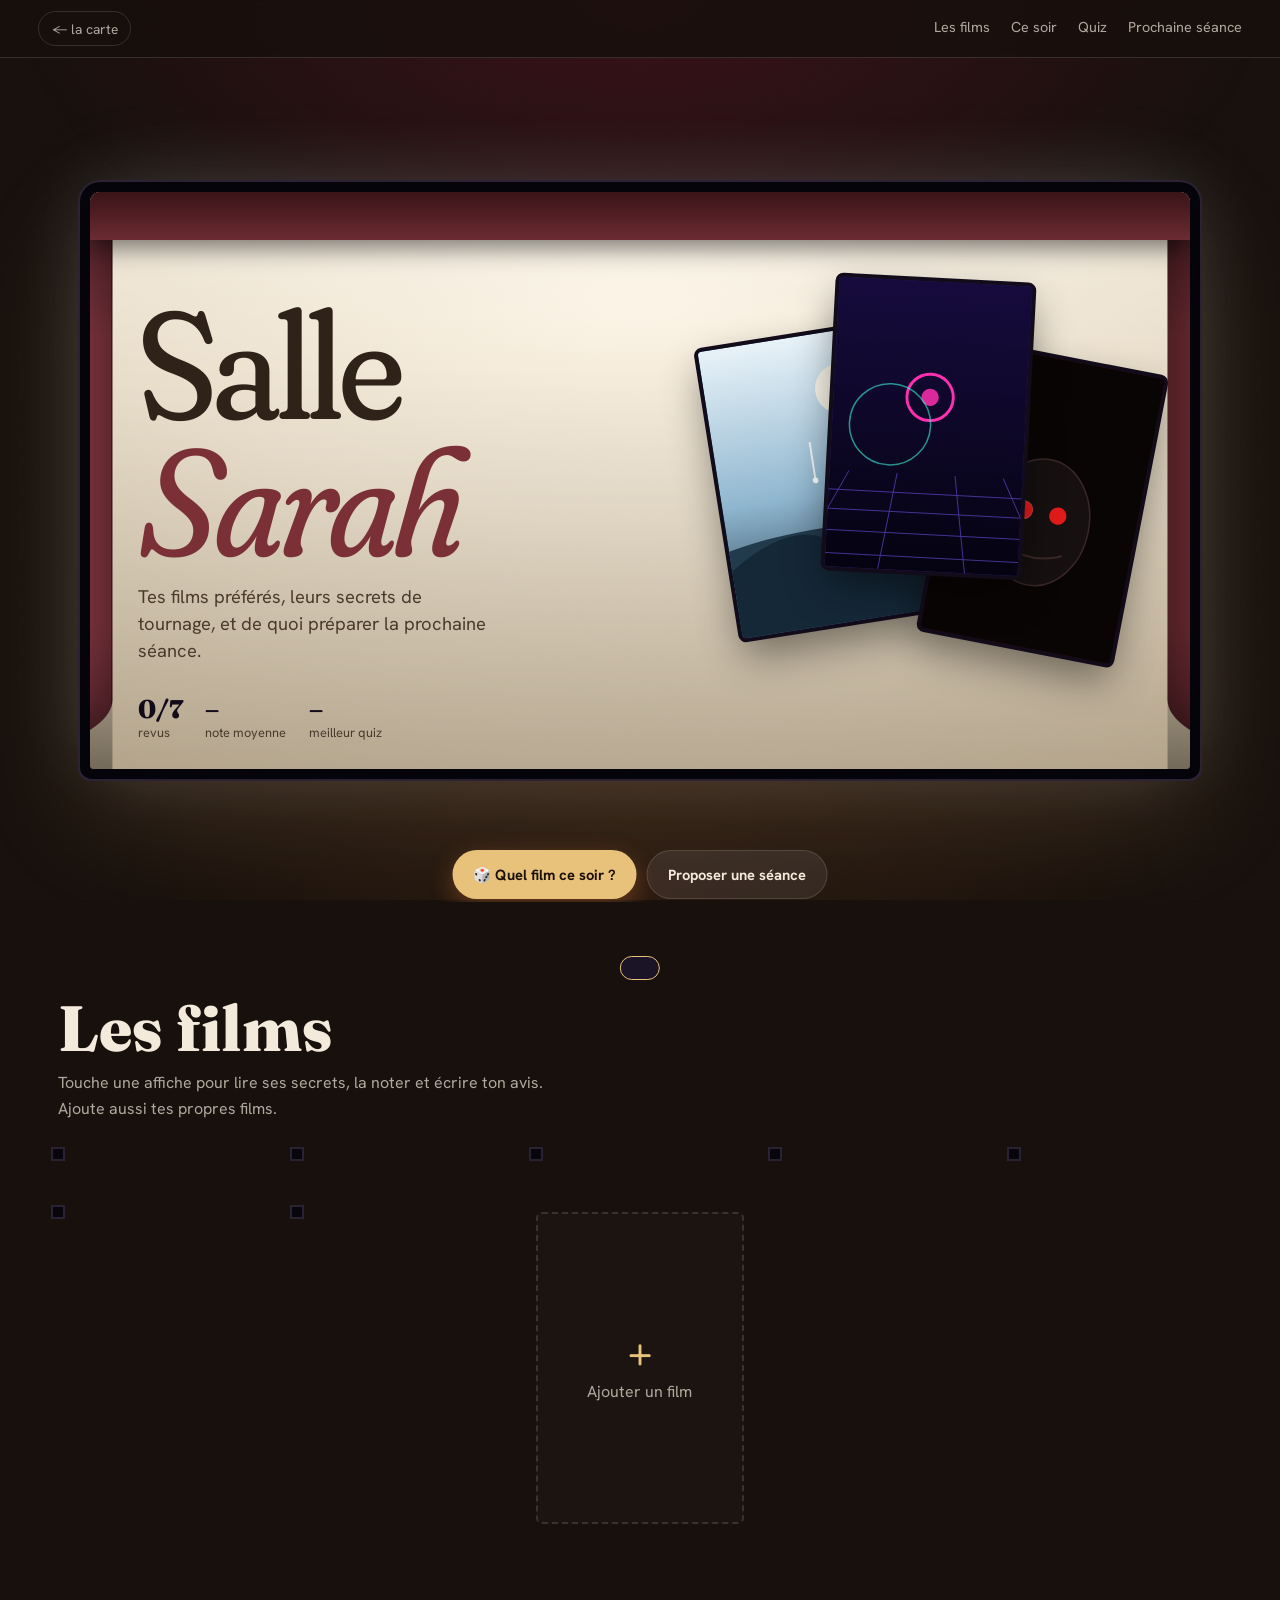
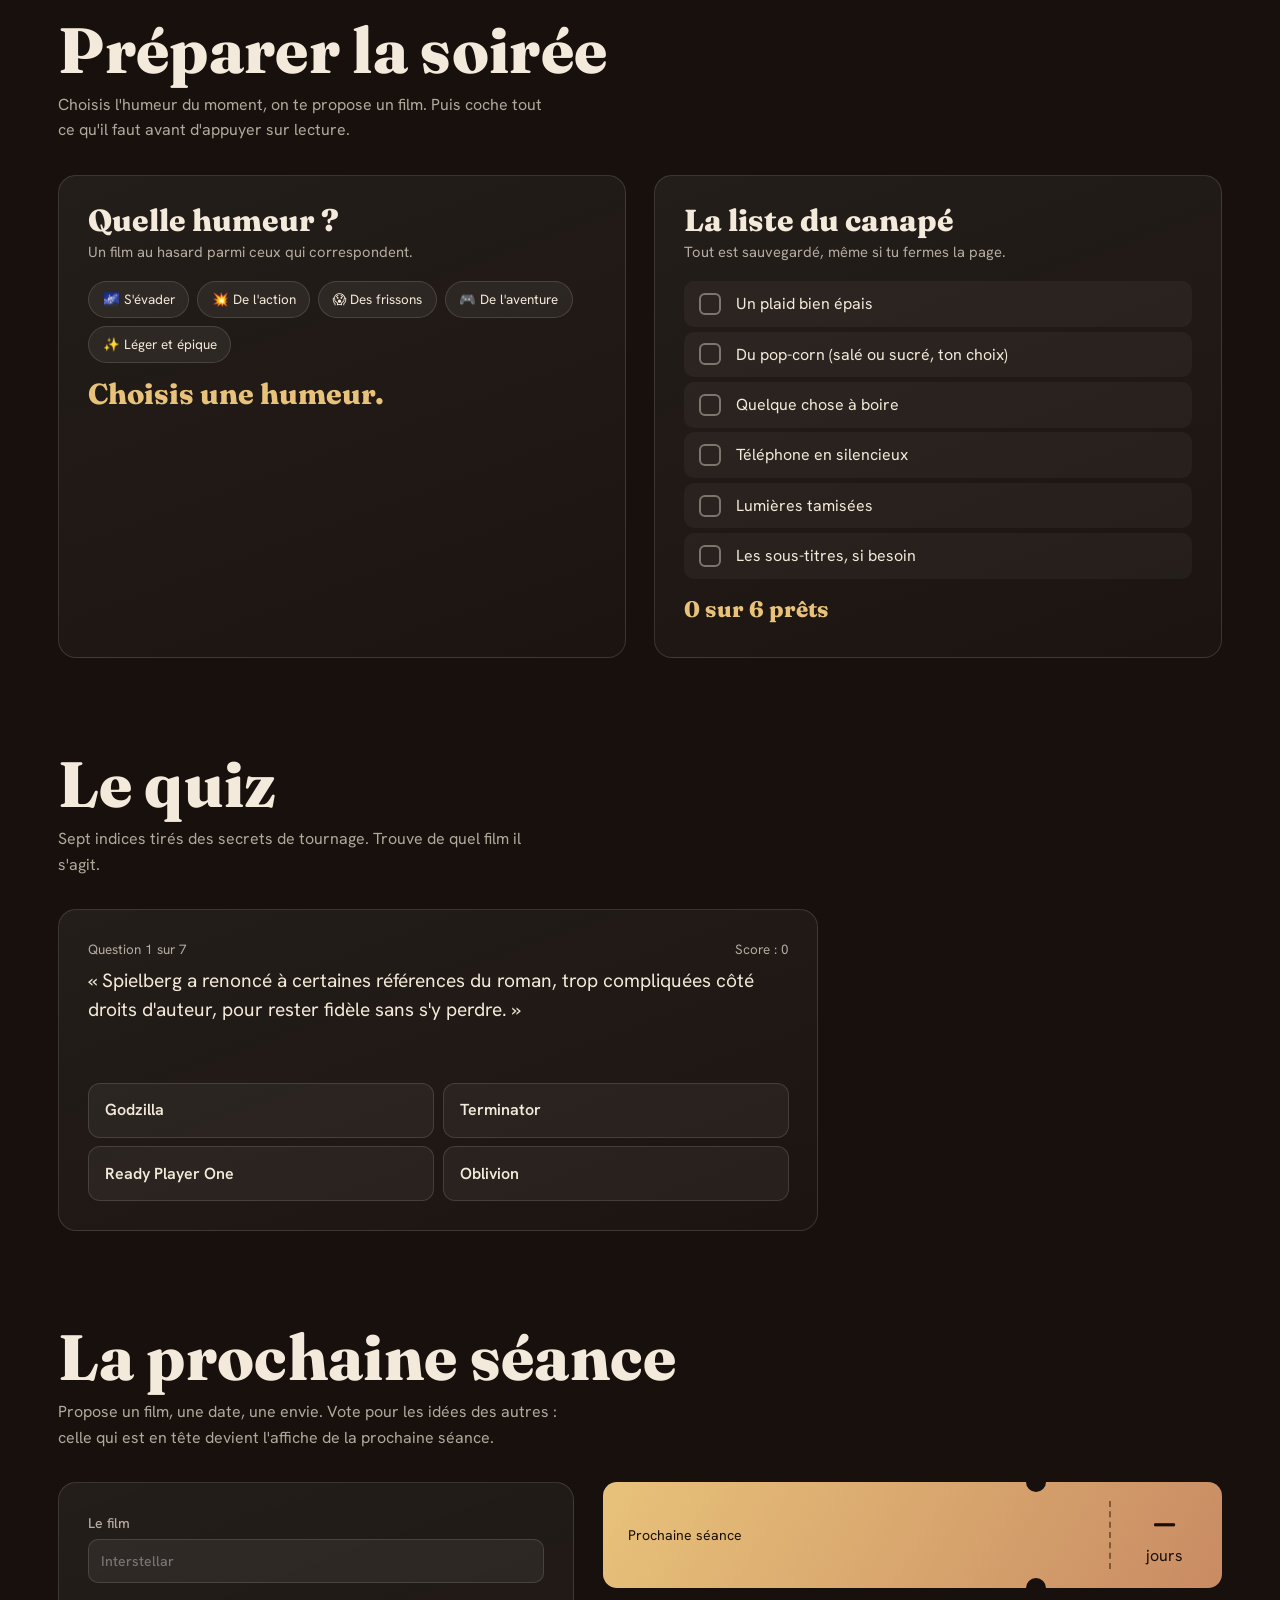
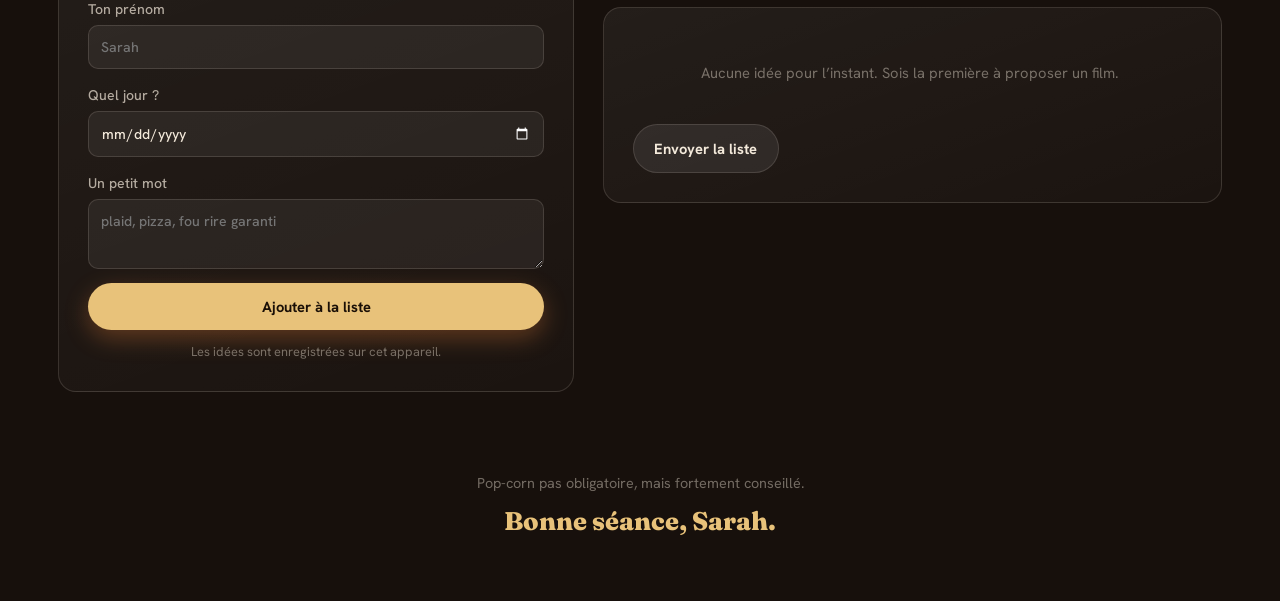
==== commit cadefecc: "Mise à jour numéro 1" ====
--- a/cinema.html
+++ b/cinema.html
@@ -6,12 +6,12 @@
 <meta name="color-scheme" content="dark">
 <title>Salle de ciné · Sarah</title>
 <link rel="preconnect" href="https://fonts.googleapis.com">
-<link href="https://fonts.googleapis.com/css2?family=Big+Shoulders+Display:wght@600;800;900&family=Hanken+Grotesk:wght@400;500;700&display=swap" rel="stylesheet">
+<link href="https://fonts.googleapis.com/css2?family=Fraunces:ital,opsz,wght,SOFT,WONK@0,9..144,300..700,0..100,0..1;1,9..144,300..700,0..100,0..1&family=Hanken+Grotesk:wght@400;500;600;700&display=swap" rel="stylesheet">
 <style>
   :root{
-    --room:#0d0a12; --room2:#171020; --velvet:#7a1530; --velvet2:#4d0c1f; --amber:#ffb347; --amber2:#ff8a3d;
-    --screen:#dfe9f7; --ink:#f1ecf5; --dim:rgba(241,236,245,.68); --faint:rgba(241,236,245,.4); --line:rgba(241,236,245,.14);
-    --f-disp:"Big Shoulders Display","Arial Narrow",Impact,sans-serif; --f-body:"Hanken Grotesk",system-ui,-apple-system,"Segoe UI",sans-serif;
+    --room:#17100c; --room2:#231913; --velvet:#7a3036; --velvet2:#4d1d22; --amber:#e8c27a; --amber2:#c98b63;
+    --screen:#dfe9f7; --ink:#f4eadb; --dim:rgba(244,234,219,.7); --faint:rgba(244,234,219,.42); --line:rgba(244,234,219,.14);
+    --f-disp:"Fraunces","Iowan Old Style",Georgia,serif; --f-body:"Hanken Grotesk",system-ui,-apple-system,"Segoe UI",sans-serif;
     --ease:cubic-bezier(.22,.9,.3,1);
   }
   *,*::before,*::after{ box-sizing:border-box; }
@@ -28,7 +28,7 @@
   main,nav,footer{ position:relative; z-index:2; }
 
   /* ---------- barre du haut ---------- */
-  nav{ position:sticky; top:0; z-index:30; display:flex; align-items:center; gap:1.2rem; padding:.7rem clamp(1rem,4vw,2.4rem); background:rgba(13,10,18,.82); backdrop-filter:blur(12px); border-bottom:1px solid var(--line); }
+  nav{ position:sticky; top:0; z-index:30; display:flex; align-items:center; gap:1.2rem; padding:.7rem clamp(1rem,4vw,2.4rem); background:rgba(23,16,12,.84); backdrop-filter:blur(12px); border-bottom:1px solid var(--line); }
   nav .back{ text-decoration:none; font-size:.86rem; color:var(--dim); padding:.4em .9em; border:1px solid var(--line); border-radius:999px; white-space:nowrap; }
   nav .back:hover{ color:var(--ink); border-color:var(--faint); }
   nav .links{ display:flex; gap:1.3rem; margin-left:auto; overflow-x:auto; scrollbar-width:none; }
@@ -165,6 +165,15 @@
     nav .links a{ font-size:.82rem; }
   }
   @media (prefers-reduced-motion:reduce){ html{ scroll-behavior:auto; } .curtain{ transition:none; } .poster,.btn{ transition:none; } .cf{ animation-duration:.01s; } }
+
+  /* ---- refonte « salon » : la salle devient chaleureuse ---- */
+  .screen h1{ font-weight:400; letter-spacing:-.03em; line-height:.9; font-variation-settings:"SOFT" 100,"WONK" 1; }
+  .screen h1 span{ font-style:italic; }
+  .tonight b{ font-weight:500; letter-spacing:0; }
+  .screen{ background:radial-gradient(120% 90% at 50% 20%, #fbf3e4 0%, #eadfcb 40%, #c9b79a 100%); color:#2e2219; }
+  .screen h1{ color:#2e2219; } .screen p.sub, .tonight, .stats{ color:#4a3a2c; }
+  .curtain{ background:repeating-linear-gradient(90deg,#6b2b31 0 28px,#823640 28px 56px,#56212a 56px 84px); }
+  .pelmet{ background:linear-gradient(180deg,#3a1418,#6b2b31); }
 </style>
 </head>
 <body>
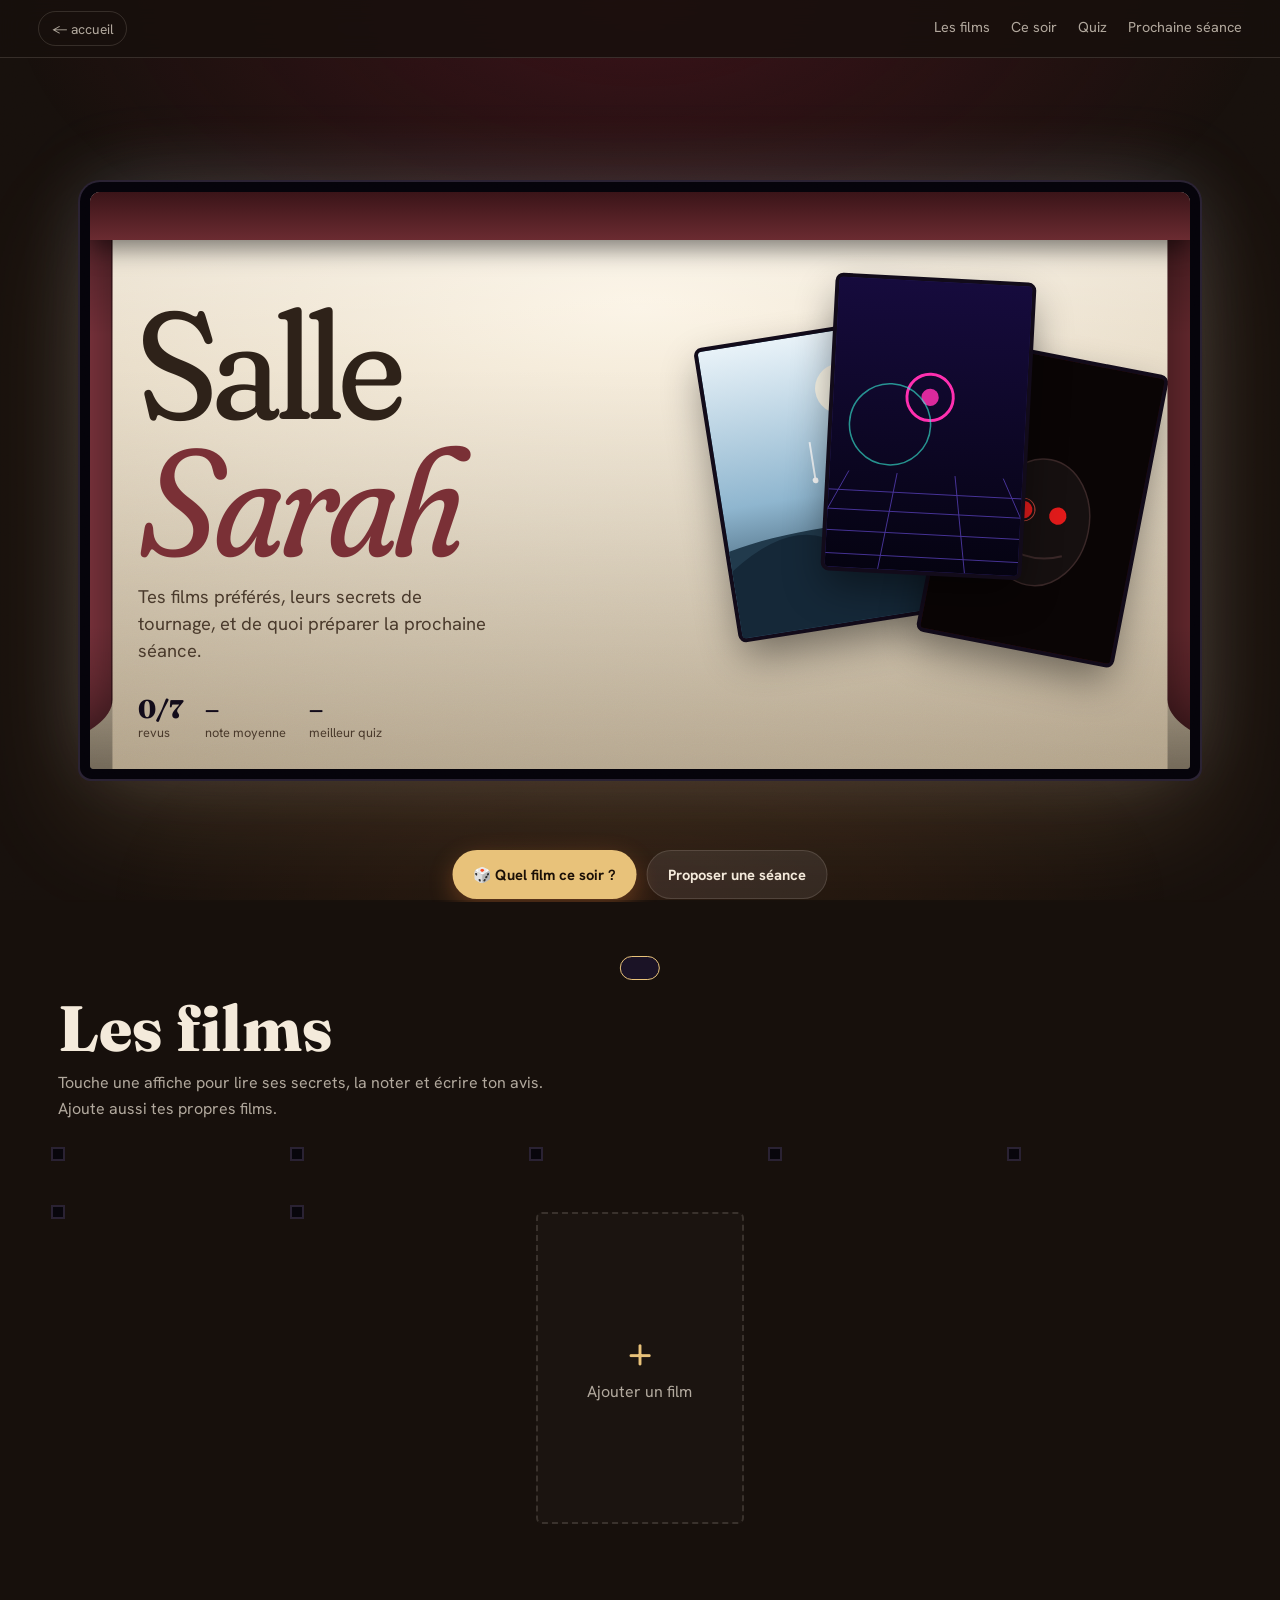
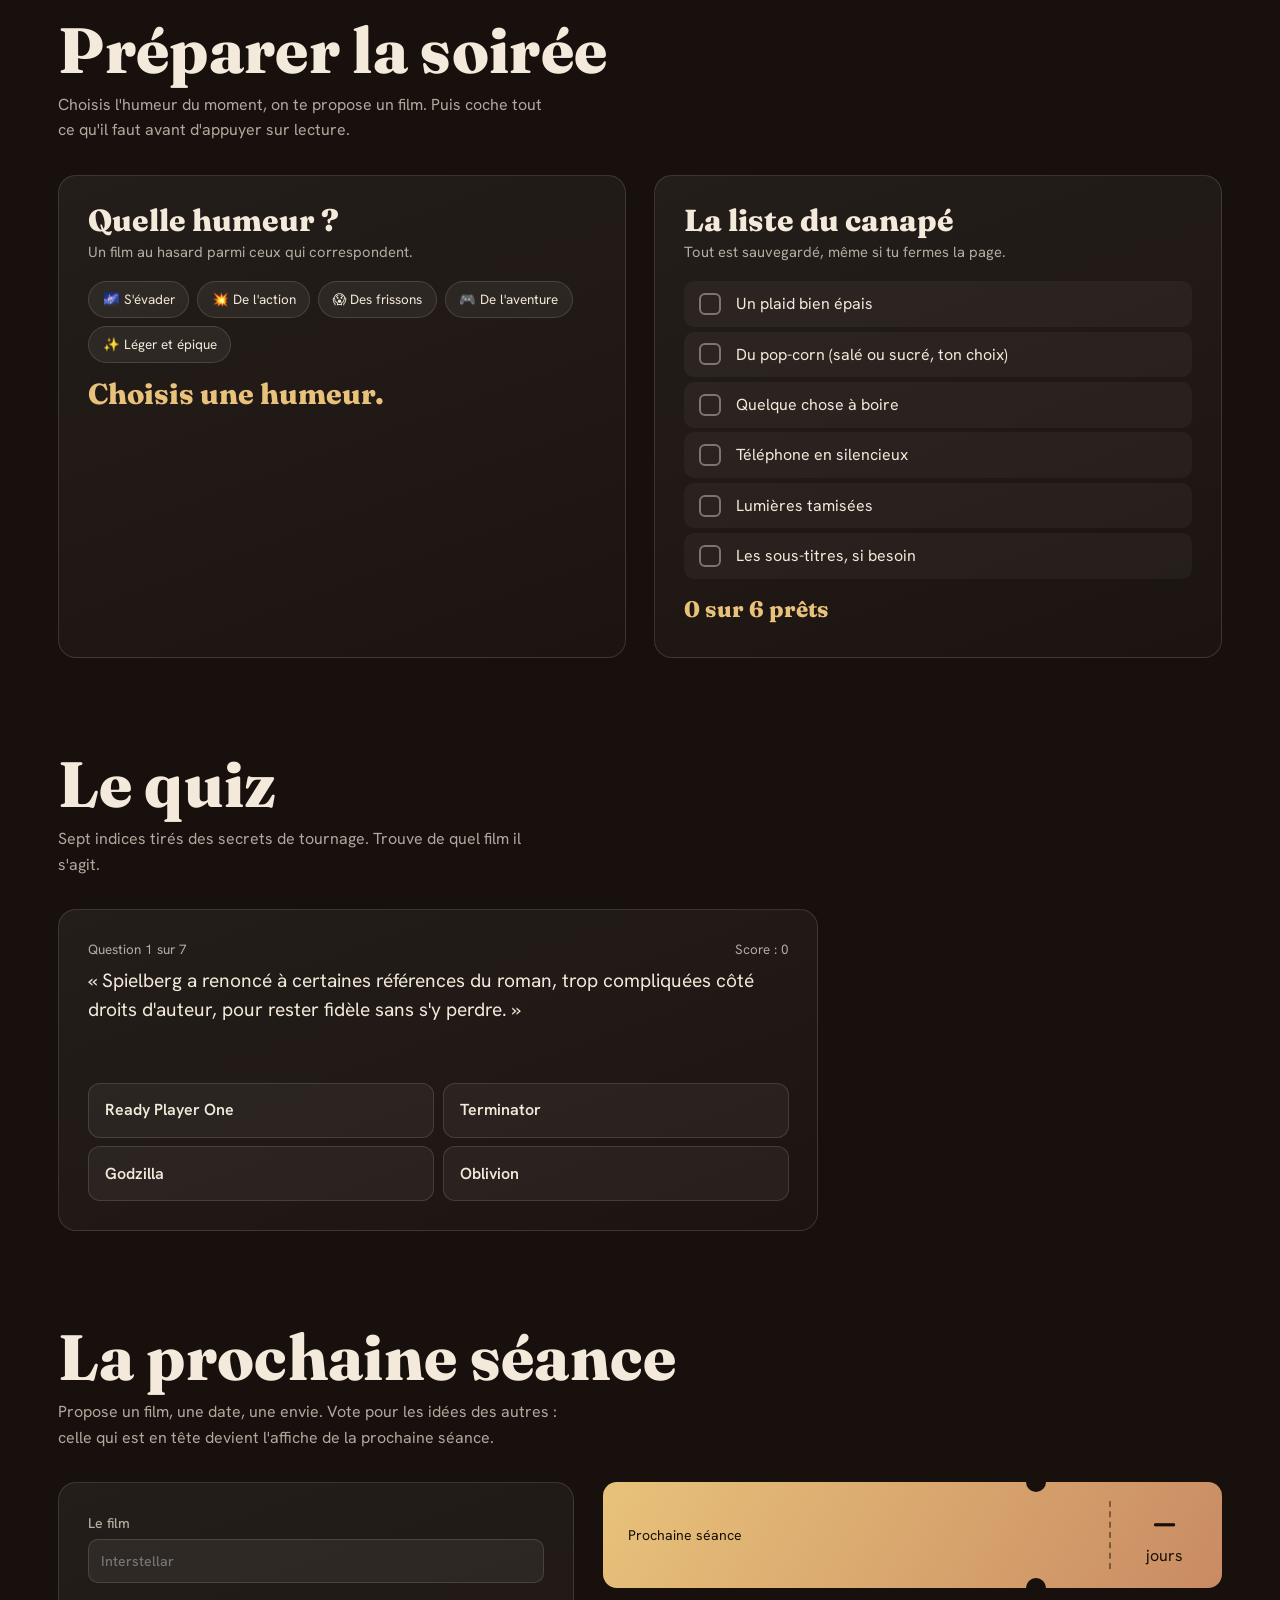
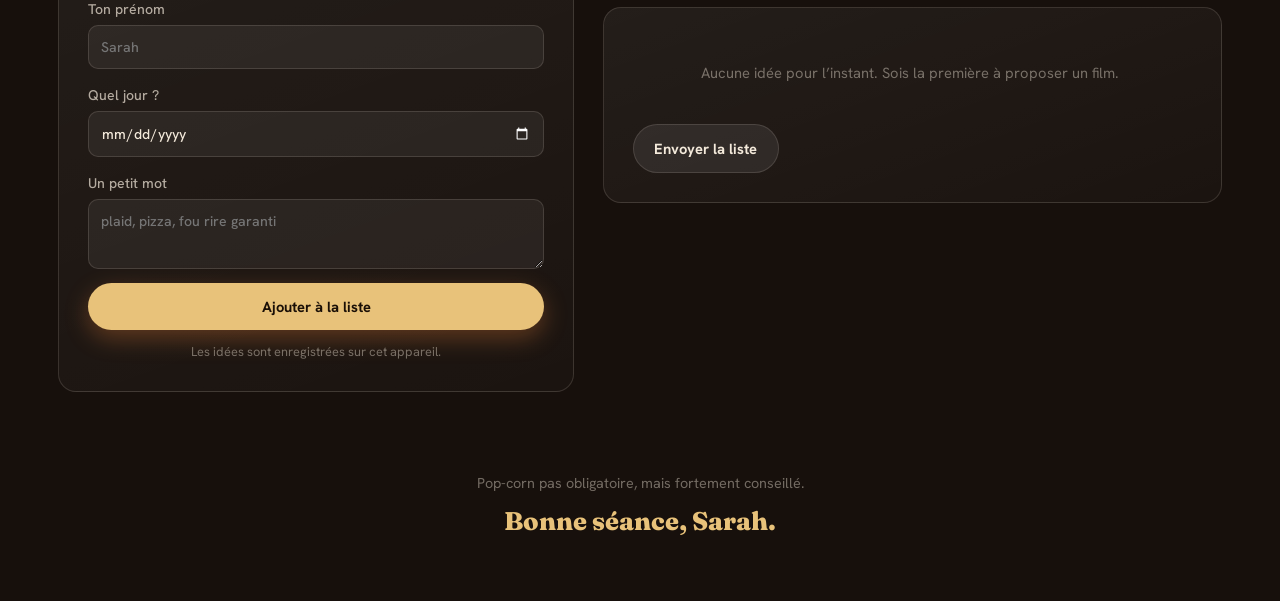
==== commit ec48c347: "Mise à jour numéro 1" ====
--- a/cinema.html
+++ b/cinema.html
@@ -179,7 +179,7 @@
 <body>
 
 <nav>
-  <a class="back" href="index.html#map">← la carte</a>
+  <a class="back" href="index.html">← accueil</a>
   <div class="links"><a href="#films">Les films</a><a href="#soiree">Ce soir</a><a href="#quiz">Quiz</a><a href="#prochaine">Prochaine séance</a></div>
 </nav>
 
